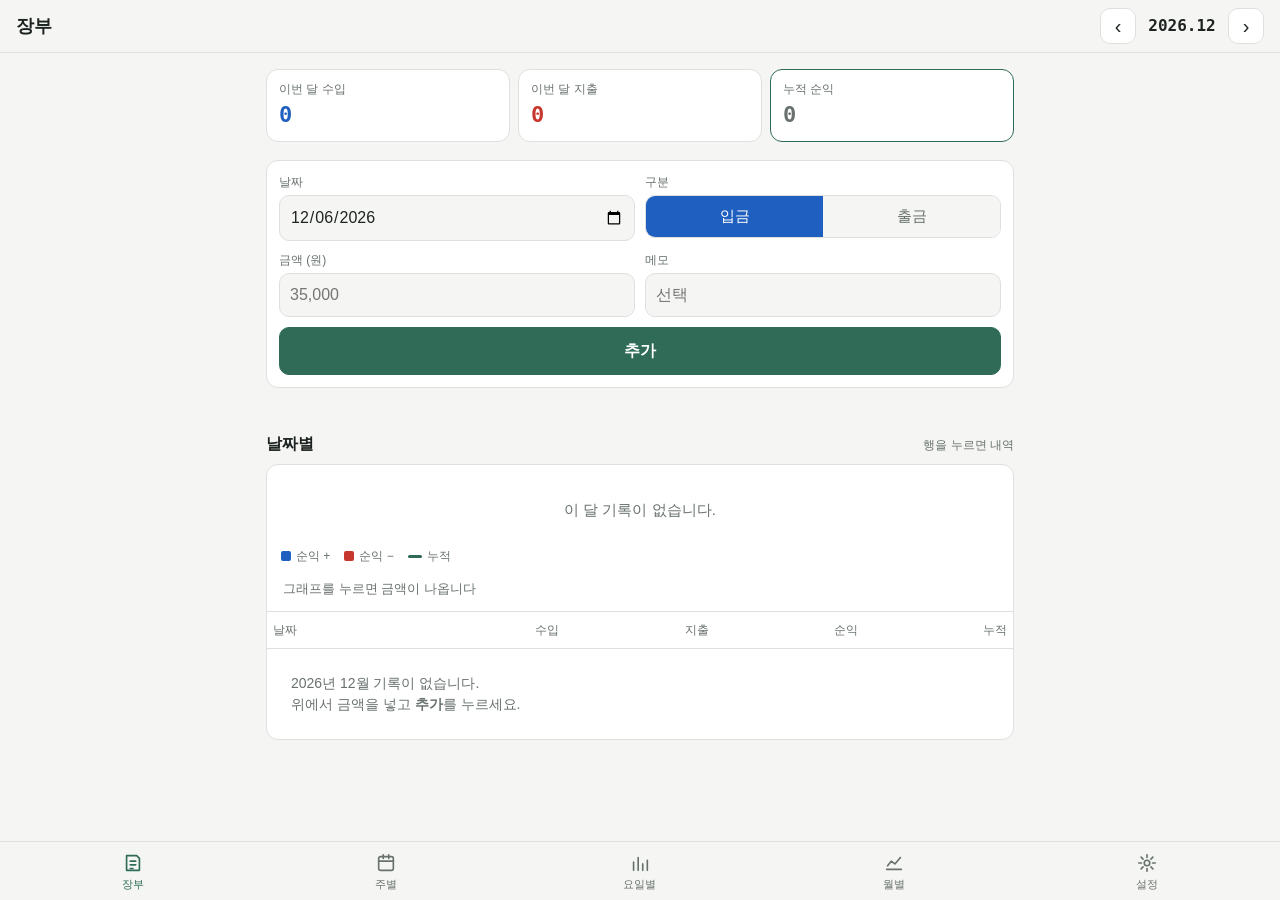
==== docs/index.html @ 9c2c9c9c "Add 순익 장부 iPhone home-screen app (PWA) in docs/ Daily/weekly/weekday/monthly income, expense and net" ====
<!doctype html>
<html lang="ko">
<head>
<meta charset="utf-8">
<meta name="viewport" content="width=device-width,initial-scale=1,viewport-fit=cover">
<title>순익 장부</title>
<meta name="apple-mobile-web-app-capable" content="yes">
<meta name="mobile-web-app-capable" content="yes">
<meta name="apple-mobile-web-app-title" content="순익 장부">
<meta name="apple-mobile-web-app-status-bar-style" content="default">
<meta name="theme-color" content="#f5f6f4" media="(prefers-color-scheme: light)">
<meta name="theme-color" content="#151917" media="(prefers-color-scheme: dark)">
<meta name="format-detection" content="telephone=no">
<link rel="manifest" href="manifest.webmanifest">
<link rel="apple-touch-icon" href="icon-180.png">
<link rel="icon" href="icon-192.png">
<style>
:root{
  --bg:#f5f6f4; --card:#ffffff; --fg:#1d2321; --muted:#68716d; --line:#dde1de; --grid:#eceeec;
  --in:#1f5fbf; --out:#c8372d; --accent:#2f6b57; --cum:#2f6b57; --bar:rgba(245,246,244,.92);
  --sans:-apple-system,BlinkMacSystemFont,"Apple SD Gothic Neo","Noto Sans KR","Malgun Gothic",sans-serif;
  --mono:ui-monospace,"SF Mono",Menlo,monospace;
  color-scheme:light;
}
@media (prefers-color-scheme:dark){:root{
  --bg:#151917; --card:#1d2220; --fg:#e7ebe9; --muted:#97a19c; --line:#323935; --grid:#272d2a;
  --in:#6ea2f0; --out:#f07a6e; --accent:#7cc3a6; --cum:#7cc3a6; --bar:rgba(21,25,23,.92); color-scheme:dark}}
*{box-sizing:border-box}
html,body{margin:0;-webkit-text-size-adjust:100%}
body{background:var(--bg);color:var(--fg);font-family:var(--sans);font-size:15px;line-height:1.5;
  -webkit-tap-highlight-color:transparent;overscroll-behavior-y:none}
[hidden]{display:none!important}
.top{position:sticky;top:0;z-index:5;background:var(--bar);-webkit-backdrop-filter:blur(14px);backdrop-filter:blur(14px);
  border-bottom:1px solid var(--line);
  padding:calc(env(safe-area-inset-top,0px) + 8px) max(16px,env(safe-area-inset-right,0px)) 8px max(16px,env(safe-area-inset-left,0px));
  display:flex;align-items:center;justify-content:space-between;gap:10px}
.top h1{font-size:18px;margin:0}
.month{display:flex;align-items:center;gap:4px}
.month b{font-family:var(--mono);font-size:16px;min-width:84px;text-align:center}
.month button{width:36px;height:36px;padding:0;font-size:20px;line-height:1}
main{max-width:780px;margin:0 auto;
  padding:16px max(16px,env(safe-area-inset-right,0px)) calc(84px + env(safe-area-inset-bottom,0px)) max(16px,env(safe-area-inset-left,0px));
  display:flex;flex-direction:column;gap:18px}
.view{display:flex;flex-direction:column;gap:18px}
h2{font-size:16px;margin:0}
.sec-head{display:flex;align-items:baseline;justify-content:space-between;gap:8px;flex-wrap:wrap;margin-bottom:8px}
.sec-head small{color:var(--muted);font-size:12px}
button{font:inherit;cursor:pointer;border:1px solid var(--line);background:var(--card);color:var(--fg);border-radius:10px;padding:8px 14px}
button:active{opacity:.7}
button:focus-visible,input:focus-visible{outline:2px solid var(--accent);outline-offset:1px}
.num{font-family:var(--mono);font-variant-numeric:tabular-nums;text-align:right;white-space:nowrap}
.pos{color:var(--in)} .neg{color:var(--out)} .zero{color:var(--muted)}
.summary{display:grid;grid-template-columns:repeat(3,1fr);gap:8px}
.tile{background:var(--card);border:1px solid var(--line);border-radius:12px;padding:10px 12px;min-width:0}
.tile span{display:block;font-size:12px;color:var(--muted)}
.tile strong{display:block;font-family:var(--mono);font-size:clamp(13px,3.7vw,22px);font-variant-numeric:tabular-nums;white-space:nowrap;overflow:hidden;text-overflow:clip}
.tile.net{border-color:var(--accent)}
form{background:var(--card);border:1px solid var(--line);border-radius:12px;padding:12px;display:grid;grid-template-columns:1fr 1fr;gap:10px}
label{display:flex;flex-direction:column;gap:4px;font-size:12px;color:var(--muted);min-width:0}
input{font:inherit;font-size:16px;color:var(--fg);background:var(--bg);border:1px solid var(--line);border-radius:10px;padding:9px 10px;min-width:0;width:100%;-webkit-appearance:none;appearance:none}
input[type=date]{min-height:42px}
.full{grid-column:1/-1}
.kind{display:grid;grid-template-columns:1fr 1fr;border:1px solid var(--line);border-radius:10px;overflow:hidden}
.kind button{border:0;border-radius:0;padding:9px 0;background:var(--bg);color:var(--muted);font-size:15px}
.kind button[aria-pressed="true"].k-in{background:var(--in);color:#fff}
.kind button[aria-pressed="true"].k-out{background:var(--out);color:#fff}
.add{background:var(--accent);color:#fff;border-color:var(--accent);padding:11px;font-size:16px;font-weight:600}
.status{font-size:13px;color:var(--muted);min-height:1.2em;margin-top:-8px}
.panel{background:var(--card);border:1px solid var(--line);border-radius:12px;overflow:hidden}
.chart{padding:10px 6px 2px;border-bottom:1px solid var(--line)}
.plot svg{display:block;width:100%;height:auto}
.legend{display:flex;gap:14px;flex-wrap:wrap;font-size:12px;color:var(--muted);padding:2px 8px 8px}
.legend span{display:inline-flex;align-items:center;white-space:nowrap}
.legend i{display:inline-block;width:10px;height:10px;border-radius:2px;margin-right:5px}
.legend i.line{height:3px;width:14px}
.legend svg{flex:none;margin-right:5px}
.tablebox{overflow-x:auto}
table{width:100%;border-collapse:collapse;font-size:14px}
th,td{padding:9px 6px;border-bottom:1px solid var(--line)}
td:first-child{white-space:nowrap}
@media (max-width:430px){table{font-size:13px}}
th{font-size:12px;color:var(--muted);font-weight:500;text-align:right}
th:first-child,td:first-child{text-align:left}
tbody tr:last-child td{border-bottom:0}
tfoot td{font-weight:700;border-top:2px solid var(--line);border-bottom:0}
tr.day{cursor:pointer}
tr.cur td{background:color-mix(in srgb,var(--accent) 10%,transparent)}
.dow{color:var(--muted);font-size:12px;margin-left:4px}
.dow.sun{color:var(--out)} .dow.sat{color:var(--in)}
.sub{color:var(--muted);font-size:11px;margin-left:4px}
#tWeek .sub{display:block;margin:0}
tr.detail td{background:var(--bg);font-size:13px;padding:6px 8px 6px 18px}
.items{display:flex;flex-direction:column;gap:6px}
.item{display:flex;align-items:center;gap:8px}
.item .memo{flex:1;min-width:0;overflow-wrap:anywhere;color:var(--muted)}
.item button{padding:4px 10px;font-size:13px}
.empty{padding:24px;text-align:center;color:var(--muted)}
svg text{font-family:var(--mono);font-size:11px;fill:var(--muted)}
svg .gl{stroke:var(--grid);stroke-width:1}
svg .zl{stroke:var(--muted);stroke-width:1}
svg .b-in,svg .b-pos{fill:var(--in)} svg .b-out,svg .b-neg{fill:var(--out)}
svg .cum{fill:none;stroke:var(--cum);stroke-width:2.2;stroke-linejoin:round}
svg .net{fill:var(--card);stroke:var(--fg);stroke-width:2}
svg .dot{fill:var(--cum)}
svg rect.hit{fill:transparent}
.tip{font-size:13px;color:var(--fg);padding:6px 10px 10px;min-height:2.6em;font-variant-numeric:tabular-nums}
.tip:empty::before{content:"그래프를 누르면 금액이 나옵니다";color:var(--muted)}
.settings{display:flex;flex-direction:column;gap:10px}
.settings .panel{padding:14px;display:flex;flex-direction:column;gap:10px}
.settings p{margin:0;color:var(--muted);font-size:13px}
.settings .row{display:flex;gap:8px;flex-wrap:wrap}
.danger{color:var(--out);border-color:var(--out)}
.tabs{position:fixed;left:0;right:0;bottom:0;z-index:5;background:var(--bar);-webkit-backdrop-filter:blur(14px);backdrop-filter:blur(14px);
  border-top:1px solid var(--line);display:grid;grid-template-columns:repeat(5,1fr);
  padding:4px max(6px,env(safe-area-inset-right,0px)) calc(4px + env(safe-area-inset-bottom,0px)) max(6px,env(safe-area-inset-left,0px))}
.tabs button{border:0;background:none;border-radius:8px;padding:6px 0 4px;display:flex;flex-direction:column;align-items:center;gap:2px;font-size:11px;color:var(--muted)}
.tabs button svg{width:22px;height:22px;stroke:currentColor;fill:none;stroke-width:1.8;stroke-linecap:round;stroke-linejoin:round}
.tabs button[aria-current="page"]{color:var(--accent)}
@media (prefers-reduced-motion:no-preference){.view{animation:fade .18s ease-out}@keyframes fade{from{opacity:.4}to{opacity:1}}}
</style>
</head>
<body>
<header class="top">
  <h1 id="title">장부</h1>
  <div class="month">
    <button id="prev" type="button" aria-label="이전 달">‹</button>
    <b id="monthLabel">—</b>
    <button id="next" type="button" aria-label="다음 달">›</button>
  </div>
</header>

<main>
  <!-- 장부: 요약 + 입력 + 날짜별 -->
  <div class="view" id="v-home">
    <div class="summary">
      <div class="tile"><span>이번 달 수입</span><strong id="sumIn" class="pos">0</strong></div>
      <div class="tile"><span>이번 달 지출</span><strong id="sumOut" class="neg">0</strong></div>
      <div class="tile net"><span>누적 순익</span><strong id="sumNet" class="zero">0</strong></div>
    </div>
    <form id="entry" autocomplete="off">
      <label>날짜<input id="fDate" type="date" required></label>
      <label>구분
        <div class="kind" role="group" aria-label="구분">
          <button type="button" id="kIn" class="k-in" aria-pressed="true">입금</button>
          <button type="button" id="kOut" class="k-out" aria-pressed="false">출금</button>
        </div>
      </label>
      <label>금액 (원)<input id="fAmt" inputmode="numeric" pattern="[0-9,]*" placeholder="35,000" required></label>
      <label>메모<input id="fMemo" placeholder="선택"></label>
      <button class="add full" type="submit" id="addBtn">추가</button>
    </form>
    <div class="status" id="status"></div>
    <section>
      <div class="sec-head"><h2>날짜별</h2><small>행을 누르면 내역</small></div>
      <div class="panel">
        <div class="chart"><div class="plot" id="cDaily"></div>
          <div class="legend"><span><i style="background:var(--in)"></i>순익 +</span><span><i style="background:var(--out)"></i>순익 −</span><span><i class="line" style="background:var(--cum)"></i>누적</span></div>
          <div class="tip" data-tip></div></div>
        <div class="tablebox"><table>
          <thead><tr><th>날짜</th><th>수입</th><th>지출</th><th>순익</th><th>누적</th></tr></thead>
          <tbody id="tDaily"></tbody>
        </table></div>
      </div>
    </section>
  </div>

  <div class="view" id="v-week" hidden>
    <section>
      <div class="sec-head"><h2>주별 합계</h2><small>월요일 시작 · 이번 달 날짜만</small></div>
      <div class="panel">
        <div class="chart"><div class="plot" id="cWeek"></div><div class="legend" data-legend></div><div class="tip" data-tip></div></div>
        <div class="tablebox"><table>
          <thead><tr><th>주</th><th>수입</th><th>지출</th><th>순익</th><th>누적</th></tr></thead>
          <tbody id="tWeek"></tbody><tfoot id="fWeek"></tfoot>
        </table></div>
      </div>
    </section>
  </div>

  <div class="view" id="v-dow" hidden>
    <section>
      <div class="sec-head"><h2>요일별 합계</h2><small>이번 달 기준</small></div>
      <div class="panel">
        <div class="chart"><div class="plot" id="cDow"></div><div class="legend" data-legend></div><div class="tip" data-tip></div></div>
        <div class="tablebox"><table>
          <thead><tr><th>요일</th><th>수입</th><th>지출</th><th>순익</th><th>평균/일</th></tr></thead>
          <tbody id="tDow"></tbody>
        </table></div>
      </div>
    </section>
  </div>

  <div class="view" id="v-month" hidden>
    <section>
      <div class="sec-head"><h2 id="monthTitle">월별 합계</h2><small>1~12월 · 누적은 연초부터</small></div>
      <div class="panel">
        <div class="chart"><div class="plot" id="cMonth"></div><div class="legend" data-legend></div><div class="tip" data-tip></div></div>
        <div class="tablebox"><table>
          <thead><tr><th>월</th><th>수입</th><th>지출</th><th>순익</th><th>누적</th></tr></thead>
          <tbody id="tMonth"></tbody><tfoot id="fMonth"></tfoot>
        </table></div>
      </div>
    </section>
  </div>

  <div class="view settings" id="v-set" hidden>
    <div class="panel">
      <h2>백업</h2>
      <p>기록은 이 폰 안에만 저장됩니다. 폰을 바꾸거나 앱을 지우기 전에 백업 파일을 저장해 두세요.</p>
      <div class="row">
        <button type="button" id="exportJson">백업 저장</button>
        <button type="button" id="importBtn">백업 불러오기</button>
        <input type="file" id="importFile" accept=".json,application/json" hidden>
      </div>
      <button type="button" id="exportCsv">엑셀용 CSV 저장</button>
      <p id="countInfo"></p>
    </div>
    <div class="panel">
      <h2>홈 화면에 추가 (아이폰)</h2>
      <p>Safari에서 이 페이지를 열고 아래쪽 <b>공유 버튼(□↑)</b> → <b>홈 화면에 추가</b>를 누르면 앱 아이콘이 생깁니다. 인터넷이 없어도 열립니다.</p>
    </div>
    <div class="panel">
      <h2>전체 삭제</h2>
      <p>모든 기록을 지웁니다. 되돌릴 수 없으니 먼저 백업하세요.</p>
      <button type="button" class="danger" id="wipe">모든 기록 삭제</button>
    </div>
  </div>
</main>

<nav class="tabs" aria-label="화면">
  <button type="button" data-view="home" aria-current="page"><svg viewBox="0 0 24 24"><path d="M5 4h11l3 3v13H5z"/><path d="M9 10h6M9 14h6M9 18h3"/></svg>장부</button>
  <button type="button" data-view="week"><svg viewBox="0 0 24 24"><rect x="4" y="5" width="16" height="15" rx="2"/><path d="M4 10h16M9 3v4M15 3v4"/></svg>주별</button>
  <button type="button" data-view="dow"><svg viewBox="0 0 24 24"><path d="M5 20V11M10 20V6M15 20v-7M20 20V9"/></svg>요일별</button>
  <button type="button" data-view="month"><svg viewBox="0 0 24 24"><path d="M4 19h16"/><path d="M5 15l4-5 4 3 6-7"/></svg>월별</button>
  <button type="button" data-view="set"><svg viewBox="0 0 24 24"><circle cx="12" cy="12" r="3"/><path d="M12 3v3M12 18v3M3 12h3M18 12h3M5.6 5.6l2.1 2.1M16.3 16.3l2.1 2.1M5.6 18.4l2.1-2.1M16.3 7.7l2.1-2.1"/></svg>설정</button>
</nav>

<script src="app.js"></script>
</body>
</html>
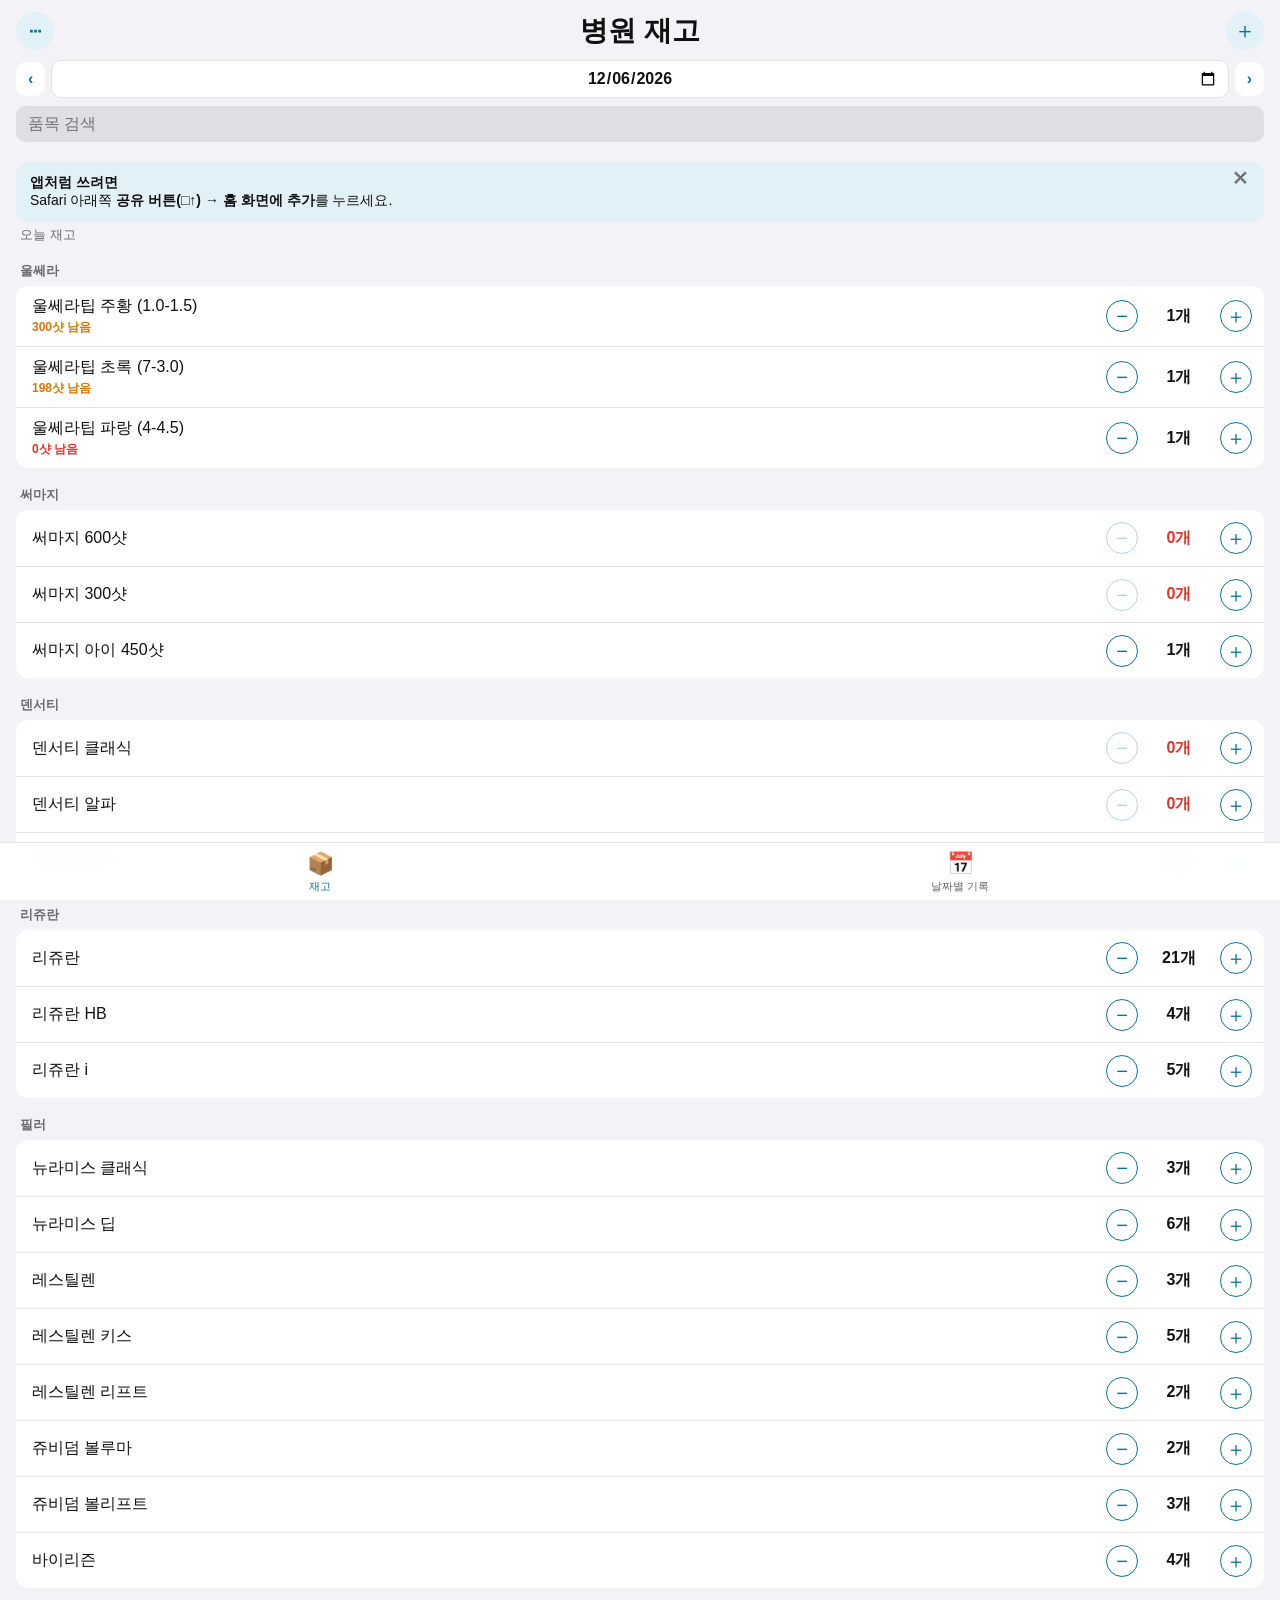
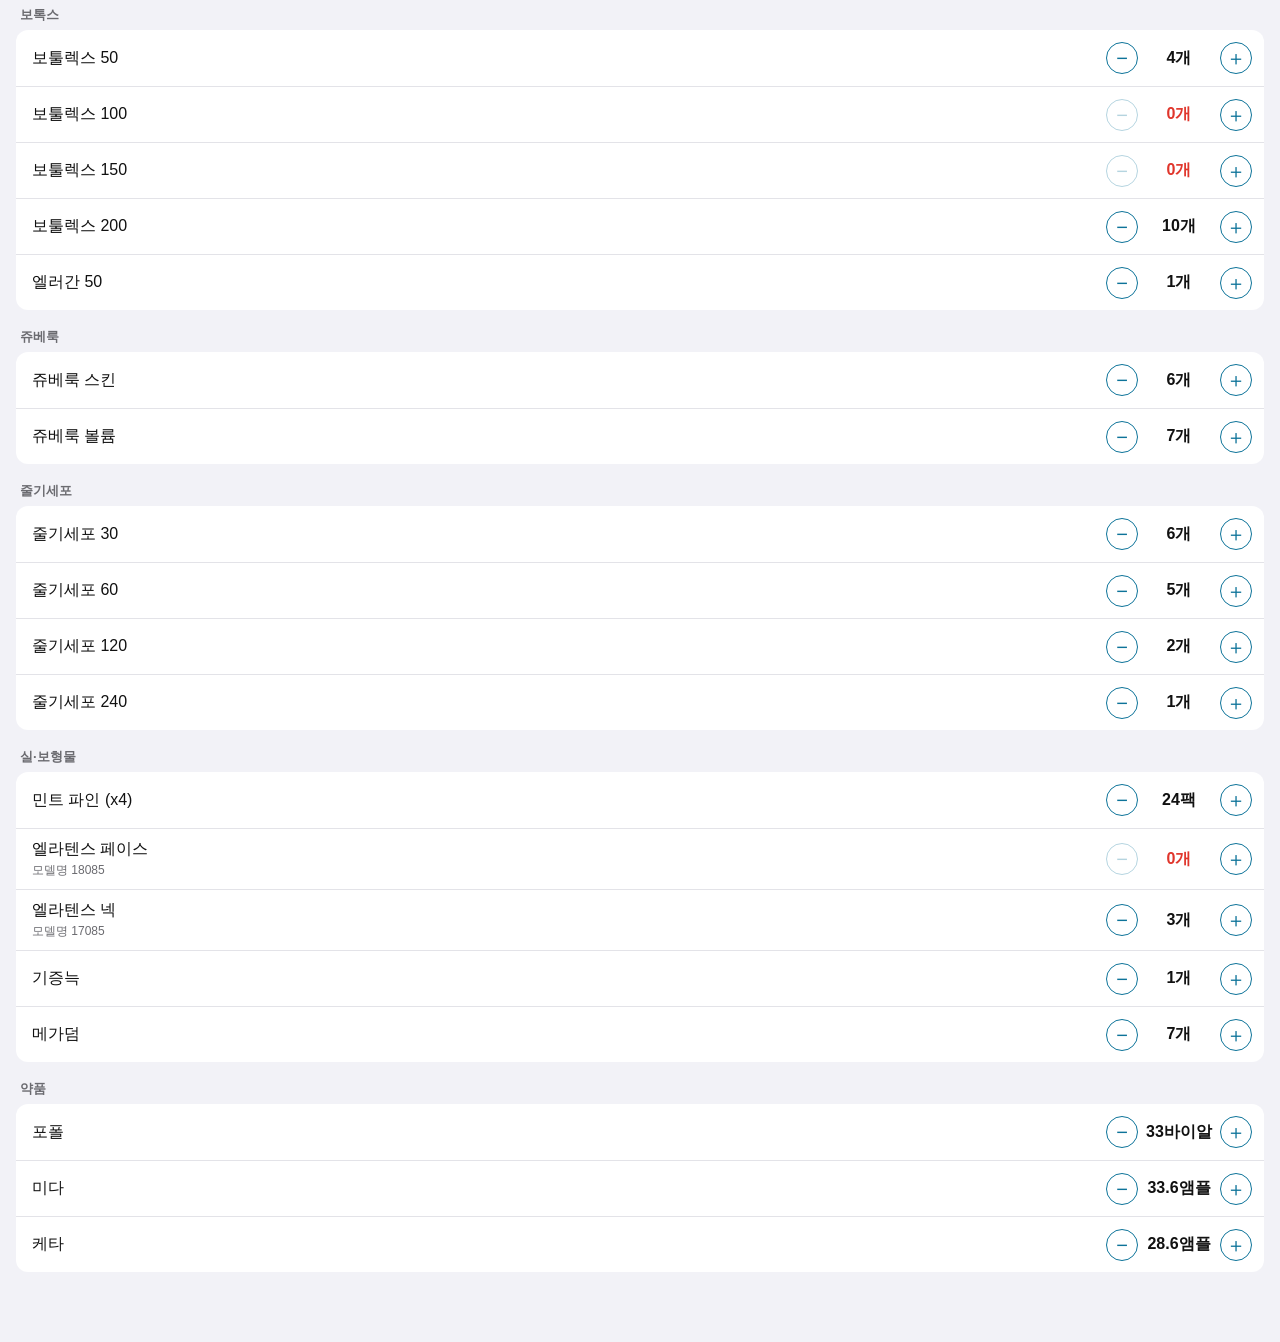
==== commit fe881478: "Add installable web version of the inventory app for GitHub Pages Home-screen web app (docs/) with t" ====
--- a/docs/index.html
+++ b/docs/index.html
@@ -2,239 +2,660 @@
 <html lang="ko">
 <head>
 <meta charset="utf-8">
-<meta name="viewport" content="width=device-width,initial-scale=1,viewport-fit=cover">
-<title>순익 장부</title>
+<meta name="viewport" content="width=device-width, initial-scale=1, viewport-fit=cover">
+<title>병원 재고</title>
 <meta name="apple-mobile-web-app-capable" content="yes">
 <meta name="mobile-web-app-capable" content="yes">
-<meta name="apple-mobile-web-app-title" content="순익 장부">
 <meta name="apple-mobile-web-app-status-bar-style" content="default">
-<meta name="theme-color" content="#f5f6f4" media="(prefers-color-scheme: light)">
-<meta name="theme-color" content="#151917" media="(prefers-color-scheme: dark)">
-<meta name="format-detection" content="telephone=no">
-<link rel="manifest" href="manifest.webmanifest">
-<link rel="apple-touch-icon" href="icon-180.png">
-<link rel="icon" href="icon-192.png">
+<meta name="apple-mobile-web-app-title" content="병원 재고">
+<meta name="theme-color" content="#0d7399">
+<link rel="apple-touch-icon" href="apple-touch-icon.png">
+<link rel="manifest" href="manifest.json">
 <style>
-:root{
-  --bg:#f5f6f4; --card:#ffffff; --fg:#1d2321; --muted:#68716d; --line:#dde1de; --grid:#eceeec;
-  --in:#1f5fbf; --out:#c8372d; --accent:#2f6b57; --cum:#2f6b57; --bar:rgba(245,246,244,.92);
-  --sans:-apple-system,BlinkMacSystemFont,"Apple SD Gothic Neo","Noto Sans KR","Malgun Gothic",sans-serif;
-  --mono:ui-monospace,"SF Mono",Menlo,monospace;
-  color-scheme:light;
-}
-@media (prefers-color-scheme:dark){:root{
-  --bg:#151917; --card:#1d2220; --fg:#e7ebe9; --muted:#97a19c; --line:#323935; --grid:#272d2a;
-  --in:#6ea2f0; --out:#f07a6e; --accent:#7cc3a6; --cum:#7cc3a6; --bar:rgba(21,25,23,.92); color-scheme:dark}}
-*{box-sizing:border-box}
-html,body{margin:0;-webkit-text-size-adjust:100%}
-body{background:var(--bg);color:var(--fg);font-family:var(--sans);font-size:15px;line-height:1.5;
-  -webkit-tap-highlight-color:transparent;overscroll-behavior-y:none}
-[hidden]{display:none!important}
-.top{position:sticky;top:0;z-index:5;background:var(--bar);-webkit-backdrop-filter:blur(14px);backdrop-filter:blur(14px);
-  border-bottom:1px solid var(--line);
-  padding:calc(env(safe-area-inset-top,0px) + 8px) max(16px,env(safe-area-inset-right,0px)) 8px max(16px,env(safe-area-inset-left,0px));
-  display:flex;align-items:center;justify-content:space-between;gap:10px}
-.top h1{font-size:18px;margin:0}
-.month{display:flex;align-items:center;gap:4px}
-.month b{font-family:var(--mono);font-size:16px;min-width:84px;text-align:center}
-.month button{width:36px;height:36px;padding:0;font-size:20px;line-height:1}
-main{max-width:780px;margin:0 auto;
-  padding:16px max(16px,env(safe-area-inset-right,0px)) calc(84px + env(safe-area-inset-bottom,0px)) max(16px,env(safe-area-inset-left,0px));
-  display:flex;flex-direction:column;gap:18px}
-.view{display:flex;flex-direction:column;gap:18px}
-h2{font-size:16px;margin:0}
-.sec-head{display:flex;align-items:baseline;justify-content:space-between;gap:8px;flex-wrap:wrap;margin-bottom:8px}
-.sec-head small{color:var(--muted);font-size:12px}
-button{font:inherit;cursor:pointer;border:1px solid var(--line);background:var(--card);color:var(--fg);border-radius:10px;padding:8px 14px}
-button:active{opacity:.7}
-button:focus-visible,input:focus-visible{outline:2px solid var(--accent);outline-offset:1px}
-.num{font-family:var(--mono);font-variant-numeric:tabular-nums;text-align:right;white-space:nowrap}
-.pos{color:var(--in)} .neg{color:var(--out)} .zero{color:var(--muted)}
-.summary{display:grid;grid-template-columns:repeat(3,1fr);gap:8px}
-.tile{background:var(--card);border:1px solid var(--line);border-radius:12px;padding:10px 12px;min-width:0}
-.tile span{display:block;font-size:12px;color:var(--muted)}
-.tile strong{display:block;font-family:var(--mono);font-size:clamp(13px,3.7vw,22px);font-variant-numeric:tabular-nums;white-space:nowrap;overflow:hidden;text-overflow:clip}
-.tile.net{border-color:var(--accent)}
-form{background:var(--card);border:1px solid var(--line);border-radius:12px;padding:12px;display:grid;grid-template-columns:1fr 1fr;gap:10px}
-label{display:flex;flex-direction:column;gap:4px;font-size:12px;color:var(--muted);min-width:0}
-input{font:inherit;font-size:16px;color:var(--fg);background:var(--bg);border:1px solid var(--line);border-radius:10px;padding:9px 10px;min-width:0;width:100%;-webkit-appearance:none;appearance:none}
-input[type=date]{min-height:42px}
-.full{grid-column:1/-1}
-.kind{display:grid;grid-template-columns:1fr 1fr;border:1px solid var(--line);border-radius:10px;overflow:hidden}
-.kind button{border:0;border-radius:0;padding:9px 0;background:var(--bg);color:var(--muted);font-size:15px}
-.kind button[aria-pressed="true"].k-in{background:var(--in);color:#fff}
-.kind button[aria-pressed="true"].k-out{background:var(--out);color:#fff}
-.add{background:var(--accent);color:#fff;border-color:var(--accent);padding:11px;font-size:16px;font-weight:600}
-.status{font-size:13px;color:var(--muted);min-height:1.2em;margin-top:-8px}
-.panel{background:var(--card);border:1px solid var(--line);border-radius:12px;overflow:hidden}
-.chart{padding:10px 6px 2px;border-bottom:1px solid var(--line)}
-.plot svg{display:block;width:100%;height:auto}
-.legend{display:flex;gap:14px;flex-wrap:wrap;font-size:12px;color:var(--muted);padding:2px 8px 8px}
-.legend span{display:inline-flex;align-items:center;white-space:nowrap}
-.legend i{display:inline-block;width:10px;height:10px;border-radius:2px;margin-right:5px}
-.legend i.line{height:3px;width:14px}
-.legend svg{flex:none;margin-right:5px}
-.tablebox{overflow-x:auto}
-table{width:100%;border-collapse:collapse;font-size:14px}
-th,td{padding:9px 6px;border-bottom:1px solid var(--line)}
-td:first-child{white-space:nowrap}
-@media (max-width:430px){table{font-size:13px}}
-th{font-size:12px;color:var(--muted);font-weight:500;text-align:right}
-th:first-child,td:first-child{text-align:left}
-tbody tr:last-child td{border-bottom:0}
-tfoot td{font-weight:700;border-top:2px solid var(--line);border-bottom:0}
-tr.day{cursor:pointer}
-tr.cur td{background:color-mix(in srgb,var(--accent) 10%,transparent)}
-.dow{color:var(--muted);font-size:12px;margin-left:4px}
-.dow.sun{color:var(--out)} .dow.sat{color:var(--in)}
-.sub{color:var(--muted);font-size:11px;margin-left:4px}
-#tWeek .sub{display:block;margin:0}
-tr.detail td{background:var(--bg);font-size:13px;padding:6px 8px 6px 18px}
-.items{display:flex;flex-direction:column;gap:6px}
-.item{display:flex;align-items:center;gap:8px}
-.item .memo{flex:1;min-width:0;overflow-wrap:anywhere;color:var(--muted)}
-.item button{padding:4px 10px;font-size:13px}
-.empty{padding:24px;text-align:center;color:var(--muted)}
-svg text{font-family:var(--mono);font-size:11px;fill:var(--muted)}
-svg .gl{stroke:var(--grid);stroke-width:1}
-svg .zl{stroke:var(--muted);stroke-width:1}
-svg .b-in,svg .b-pos{fill:var(--in)} svg .b-out,svg .b-neg{fill:var(--out)}
-svg .cum{fill:none;stroke:var(--cum);stroke-width:2.2;stroke-linejoin:round}
-svg .net{fill:var(--card);stroke:var(--fg);stroke-width:2}
-svg .dot{fill:var(--cum)}
-svg rect.hit{fill:transparent}
-.tip{font-size:13px;color:var(--fg);padding:6px 10px 10px;min-height:2.6em;font-variant-numeric:tabular-nums}
-.tip:empty::before{content:"그래프를 누르면 금액이 나옵니다";color:var(--muted)}
-.settings{display:flex;flex-direction:column;gap:10px}
-.settings .panel{padding:14px;display:flex;flex-direction:column;gap:10px}
-.settings p{margin:0;color:var(--muted);font-size:13px}
-.settings .row{display:flex;gap:8px;flex-wrap:wrap}
-.danger{color:var(--out);border-color:var(--out)}
-.tabs{position:fixed;left:0;right:0;bottom:0;z-index:5;background:var(--bar);-webkit-backdrop-filter:blur(14px);backdrop-filter:blur(14px);
-  border-top:1px solid var(--line);display:grid;grid-template-columns:repeat(5,1fr);
-  padding:4px max(6px,env(safe-area-inset-right,0px)) calc(4px + env(safe-area-inset-bottom,0px)) max(6px,env(safe-area-inset-left,0px))}
-.tabs button{border:0;background:none;border-radius:8px;padding:6px 0 4px;display:flex;flex-direction:column;align-items:center;gap:2px;font-size:11px;color:var(--muted)}
-.tabs button svg{width:22px;height:22px;stroke:currentColor;fill:none;stroke-width:1.8;stroke-linecap:round;stroke-linejoin:round}
-.tabs button[aria-current="page"]{color:var(--accent)}
-@media (prefers-reduced-motion:no-preference){.view{animation:fade .18s ease-out}@keyframes fade{from{opacity:.4}to{opacity:1}}}
+:root {
+  --bg: #f2f2f7; --card: #ffffff; --text: #111; --sub: #6b6b70; --line: #e3e3e8;
+  --accent: #0d7399; --accent-soft: #e2f1f7; --red: #e0352b; --orange: #d97706; --green: #1a8f4a;
+}
+@media (prefers-color-scheme: dark) {
+  :root {
+    --bg: #000; --card: #1c1c1e; --text: #f2f2f2; --sub: #9a9aa0; --line: #2e2e32;
+    --accent: #4fb3d9; --accent-soft: #10303d; --red: #ff5a4f; --orange: #f5a524; --green: #3ccf75;
+  }
+}
+* { box-sizing: border-box; -webkit-tap-highlight-color: transparent; }
+html, body { margin: 0; background: var(--bg); color: var(--text); }
+body {
+  font-family: -apple-system, BlinkMacSystemFont, "Apple SD Gothic Neo", "Noto Sans KR", sans-serif;
+  font-size: 16px; padding-bottom: calc(70px + env(safe-area-inset-bottom));
+}
+button, input, select { font: inherit; color: inherit; }
+button { cursor: pointer; }
+
+header.top {
+  position: sticky; top: 0; z-index: 10; background: color-mix(in srgb, var(--bg) 92%, transparent);
+  backdrop-filter: blur(12px); -webkit-backdrop-filter: blur(12px);
+  padding: calc(env(safe-area-inset-top) + 8px) 16px 8px;
+}
+.titlebar { display: flex; align-items: center; justify-content: space-between; gap: 8px; }
+h1 { font-size: 28px; margin: 4px 0; }
+.icon-btn {
+  border: none; background: var(--accent-soft); color: var(--accent); width: 38px; height: 38px;
+  border-radius: 19px; font-size: 22px; line-height: 1; display: inline-flex; align-items: center; justify-content: center;
+}
+.datebar { display: flex; align-items: center; gap: 6px; margin-top: 6px; }
+.datebar input[type=date] {
+  flex: 1; min-width: 0; padding: 8px 10px; border-radius: 10px; border: 1px solid var(--line);
+  background: var(--card); font-weight: 600; text-align: center;
+}
+.chip { border: none; background: var(--card); border-radius: 10px; padding: 8px 12px; color: var(--accent); font-weight: 600; }
+.search {
+  width: 100%; margin-top: 8px; padding: 9px 12px; border-radius: 10px; border: none;
+  background: color-mix(in srgb, var(--sub) 15%, transparent);
+}
+.hint { color: var(--sub); font-size: 13px; padding: 4px 20px 0; }
+
+.group-title { color: var(--sub); font-size: 13px; font-weight: 600; padding: 18px 20px 6px; }
+.card { background: var(--card); border-radius: 12px; margin: 0 16px; overflow: hidden; }
+.row { display: flex; align-items: center; gap: 8px; padding: 10px 12px 10px 16px; border-top: 1px solid var(--line); min-height: 56px; }
+.row:first-child { border-top: none; }
+.row .info { flex: 1; min-width: 0; }
+.row .name { font-weight: 500; display: flex; align-items: center; gap: 6px; }
+.row .name .dot { width: 7px; height: 7px; border-radius: 4px; background: var(--accent); flex: none; }
+.row .meta { font-size: 12px; color: var(--sub); margin-top: 2px; }
+.row .shots { font-size: 12px; font-weight: 700; color: var(--orange); margin-top: 2px; }
+.row .shots.zero { color: var(--red); }
+.qty { min-width: 66px; text-align: center; font-weight: 700; font-variant-numeric: tabular-nums; }
+.qty.zero { color: var(--red); }
+.round {
+  border: 1.5px solid var(--accent); color: var(--accent); background: transparent; width: 32px; height: 32px;
+  border-radius: 16px; font-size: 20px; line-height: 1; display: inline-flex; align-items: center; justify-content: center; flex: none;
+}
+.round:disabled { opacity: .3; }
+.empty { text-align: center; color: var(--sub); padding: 40px 20px; }
+
+nav.tabs {
+  position: fixed; left: 0; right: 0; bottom: 0; z-index: 20; display: flex;
+  background: color-mix(in srgb, var(--card) 94%, transparent); backdrop-filter: blur(12px); -webkit-backdrop-filter: blur(12px);
+  border-top: 1px solid var(--line); padding-bottom: env(safe-area-inset-bottom);
+}
+nav.tabs button { flex: 1; border: none; background: none; padding: 8px 0 6px; font-size: 11px; color: var(--sub); }
+nav.tabs button .ico { display: block; font-size: 22px; margin-bottom: 2px; }
+nav.tabs button.on { color: var(--accent); }
+
+/* 시트(팝업 화면) */
+.sheet-wrap { position: fixed; inset: 0; z-index: 50; background: rgba(0,0,0,.35); display: none; }
+.sheet-wrap.open { display: block; }
+.sheet {
+  position: absolute; left: 0; right: 0; bottom: 0; top: calc(env(safe-area-inset-top) + 24px);
+  background: var(--bg); border-radius: 14px 14px 0 0; display: flex; flex-direction: column; animation: up .22s ease-out;
+}
+@keyframes up { from { transform: translateY(40px); opacity: .5; } to { transform: none; opacity: 1; } }
+.sheet-head { display: flex; align-items: center; justify-content: space-between; padding: 12px 16px; border-bottom: 1px solid var(--line); }
+.sheet-head h2 { font-size: 17px; margin: 0; text-align: center; flex: 1; overflow: hidden; text-overflow: ellipsis; white-space: nowrap; padding: 0 8px; }
+.link { border: none; background: none; color: var(--accent); font-size: 16px; padding: 4px; min-width: 50px; }
+.link.bold { font-weight: 700; }
+.link:disabled { opacity: .35; }
+.sheet-body { overflow-y: auto; flex: 1; padding-bottom: calc(30px + env(safe-area-inset-bottom)); }
+
+.field { display: flex; align-items: center; gap: 10px; padding: 11px 16px; border-top: 1px solid var(--line); min-height: 48px; }
+.field:first-child { border-top: none; }
+.field label { flex: none; }
+.field input, .field select { flex: 1; min-width: 0; border: none; background: transparent; text-align: right; outline: none; }
+.field input.big { font-size: 28px; font-weight: 700; text-align: left; font-variant-numeric: tabular-nums; }
+.field input.left { text-align: left; }
+.field .unit { color: var(--sub); }
+.quick { display: flex; gap: 8px; padding: 10px 16px; border-top: 1px solid var(--line); }
+.quick button { flex: 1; border: none; border-radius: 8px; padding: 8px 0; background: var(--accent-soft); color: var(--accent); font-weight: 600; }
+.primary { display: block; width: calc(100% - 32px); margin: 16px; border: none; border-radius: 12px; padding: 14px; background: var(--accent); color: #fff; font-weight: 700; font-size: 16px; }
+.primary.done { background: var(--green); }
+.primary:disabled { opacity: .4; }
+.danger { display: block; width: 100%; border: none; background: none; color: var(--red); padding: 14px 16px; text-align: left; }
+.plain { display: block; width: 100%; border: none; background: none; color: var(--accent); padding: 14px 16px; text-align: left; border-top: 1px solid var(--line); }
+.plain:first-child { border-top: none; }
+.note { color: var(--sub); font-size: 13px; padding: 6px 20px 0; }
+
+.hrow { display: flex; align-items: center; gap: 10px; padding: 10px 12px 10px 16px; border-top: 1px solid var(--line); }
+.hrow:first-child { border-top: none; }
+.hrow .l { flex: 1; min-width: 0; }
+.hrow .d { font-size: 15px; }
+.hrow .m { font-size: 12px; color: var(--sub); margin-top: 2px; }
+.hrow .r { text-align: right; font-variant-numeric: tabular-nums; }
+.hrow .r .prev { color: var(--sub); }
+.hrow .r .s { font-size: 12px; color: var(--orange); }
+.del { border: none; background: none; color: var(--sub); font-size: 18px; padding: 4px 6px; }
+.toggle { appearance: none; -webkit-appearance: none; width: 51px; height: 31px; border-radius: 16px; background: var(--line); position: relative; flex: none !important; transition: .2s; }
+.toggle::after { content: ""; position: absolute; top: 2px; left: 2px; width: 27px; height: 27px; border-radius: 14px; background: #fff; box-shadow: 0 1px 3px rgba(0,0,0,.3); transition: .2s; }
+.toggle:checked { background: var(--green); }
+.toggle:checked::after { left: 22px; }
+
+.toast {
+  position: fixed; left: 50%; bottom: calc(90px + env(safe-area-inset-bottom)); transform: translateX(-50%); z-index: 100;
+  background: rgba(30,30,30,.92); color: #fff; padding: 10px 16px; border-radius: 20px; font-size: 14px;
+  opacity: 0; transition: opacity .2s; pointer-events: none; max-width: calc(100% - 32px);
+}
+.toast.show { opacity: 1; }
+.install-tip { margin: 12px 16px 0; background: var(--accent-soft); color: var(--text); border-radius: 12px; padding: 12px 14px; font-size: 14px; }
+.install-tip button { float: right; border: none; background: none; color: var(--sub); font-size: 18px; margin: -6px -6px 0 0; }
 </style>
 </head>
 <body>
-<header class="top">
-  <h1 id="title">장부</h1>
-  <div class="month">
-    <button id="prev" type="button" aria-label="이전 달">‹</button>
-    <b id="monthLabel">—</b>
-    <button id="next" type="button" aria-label="다음 달">›</button>
-  </div>
-</header>
-
-<main>
-  <!-- 장부: 요약 + 입력 + 날짜별 -->
-  <div class="view" id="v-home">
-    <div class="summary">
-      <div class="tile"><span>이번 달 수입</span><strong id="sumIn" class="pos">0</strong></div>
-      <div class="tile"><span>이번 달 지출</span><strong id="sumOut" class="neg">0</strong></div>
-      <div class="tile net"><span>누적 순익</span><strong id="sumNet" class="zero">0</strong></div>
+
+<div id="page-stock">
+  <header class="top">
+    <div class="titlebar">
+      <button class="icon-btn" id="btn-menu" aria-label="메뉴">⋯</button>
+      <h1>병원 재고</h1>
+      <button class="icon-btn" id="btn-add" aria-label="품목 추가">＋</button>
     </div>
-    <form id="entry" autocomplete="off">
-      <label>날짜<input id="fDate" type="date" required></label>
-      <label>구분
-        <div class="kind" role="group" aria-label="구분">
-          <button type="button" id="kIn" class="k-in" aria-pressed="true">입금</button>
-          <button type="button" id="kOut" class="k-out" aria-pressed="false">출금</button>
+    <div class="datebar">
+      <button class="chip" id="prev-day" aria-label="전날">‹</button>
+      <input type="date" id="date">
+      <button class="chip" id="next-day" aria-label="다음날">›</button>
+      <button class="chip" id="today">오늘</button>
+    </div>
+    <input class="search" id="search" type="search" placeholder="품목 검색">
+  </header>
+  <div id="install-tip"></div>
+  <div class="hint" id="date-hint"></div>
+  <div id="list"></div>
+</div>
+
+<div id="page-history" hidden>
+  <header class="top"><div class="titlebar"><span style="width:38px"></span><h1>날짜별 기록</h1><span style="width:38px"></span></div></header>
+  <div id="history"></div>
+</div>
+
+<nav class="tabs">
+  <button id="tab-stock" class="on"><span class="ico">📦</span>재고</button>
+  <button id="tab-history"><span class="ico">📅</span>날짜별 기록</button>
+</nav>
+
+<div class="sheet-wrap" id="sheet"><div class="sheet" id="sheet-inner"></div></div>
+<div class="toast" id="toast"></div>
+<input type="file" id="import-file" accept=".json,application/json" hidden>
+
+<script>
+"use strict";
+// ───────── 기본 품목 (처음 실행 시 등록) ─────────
+const SEED = [
+  ["울쎄라팁 주황 (1.0-1.5)", "울쎄라", "개", 1, 300],
+  ["울쎄라팁 초록 (7-3.0)", "울쎄라", "개", 1, 198],
+  ["울쎄라팁 파랑 (4-4.5)", "울쎄라", "개", 1, 0],
+  ["써마지 600샷", "써마지", "개", 0],
+  ["써마지 300샷", "써마지", "개", 0],
+  ["써마지 아이 450샷", "써마지", "개", 1],
+  ["덴서티 클래식", "덴서티", "개", 0],
+  ["덴서티 알파", "덴서티", "개", 0],
+  ["덴서티 하이", "덴서티", "개", 2],
+  ["리쥬란", "리쥬란", "개", 21],
+  ["리쥬란 HB", "리쥬란", "개", 4],
+  ["리쥬란 i", "리쥬란", "개", 5],
+  ["뉴라미스 클래식", "필러", "개", 3],
+  ["뉴라미스 딥", "필러", "개", 6],
+  ["레스틸렌", "필러", "개", 3],
+  ["레스틸렌 키스", "필러", "개", 5],
+  ["레스틸렌 리프트", "필러", "개", 2],
+  ["쥬비덤 볼루마", "필러", "개", 2],
+  ["쥬비덤 볼리프트", "필러", "개", 3],
+  ["바이리즌", "필러", "개", 4],
+  ["보툴렉스 50", "보톡스", "개", 4],
+  ["보툴렉스 100", "보톡스", "개", 0],
+  ["보툴렉스 150", "보톡스", "개", 0],
+  ["보툴렉스 200", "보톡스", "개", 10],
+  ["엘러간 50", "보톡스", "개", 1],
+  ["쥬베룩 스킨", "쥬베룩", "개", 6],
+  ["쥬베룩 볼륨", "쥬베룩", "개", 7],
+  ["줄기세포 30", "줄기세포", "개", 6],
+  ["줄기세포 60", "줄기세포", "개", 5],
+  ["줄기세포 120", "줄기세포", "개", 2],
+  ["줄기세포 240", "줄기세포", "개", 1],
+  ["민트 파인 (x4)", "실·보형물", "팩", 24],
+  ["엘라텐스 페이스", "실·보형물", "개", 0, null, "모델명 18085"],
+  ["엘라텐스 넥", "실·보형물", "개", 3, null, "모델명 17085"],
+  ["기증늑", "실·보형물", "개", 1],
+  ["메가덤", "실·보형물", "개", 7],
+  ["포폴", "약품", "바이알", 33],
+  ["미다", "약품", "앰플", 33.6],
+  ["케타", "약품", "앰플", 28.6],
+];
+const UNITS = ["개", "샷", "팩", "바이알", "앰플", "박스", "병", "cc", "ml"];
+const KEY = "hospital-inventory-v1";
+
+// ───────── 유틸 ─────────
+const $ = (s) => document.querySelector(s);
+const esc = (s) => String(s ?? "").replace(/[&<>"']/g, (c) => ({ "&": "&amp;", "<": "&lt;", ">": "&gt;", '"': "&quot;", "'": "&#39;" }[c]));
+const uid = () => Date.now().toString(36) + Math.random().toString(36).slice(2, 8);
+const pad = (n) => String(n).padStart(2, "0");
+const toDay = (d) => `${d.getFullYear()}-${pad(d.getMonth() + 1)}-${pad(d.getDate())}`;
+const today = () => toDay(new Date());
+const fmtQty = (n) => (Math.round(n * 100) / 100).toString();
+const num = (s) => { const v = parseFloat(String(s).replace(",", ".")); return isNaN(v) ? null : v; };
+function korDay(day) {
+  const [y, m, d] = day.split("-").map(Number);
+  const w = "일월화수목금토"[new Date(y, m - 1, d).getDay()];
+  return `${y}년 ${m}월 ${d}일 (${w})`;
+}
+function shiftDay(day, n) {
+  const [y, m, d] = day.split("-").map(Number);
+  return toDay(new Date(y, m - 1, d + n));
+}
+function toast(msg) {
+  const t = $("#toast"); t.textContent = msg; t.classList.add("show");
+  clearTimeout(toast.timer); toast.timer = setTimeout(() => t.classList.remove("show"), 1800);
+}
+
+// ───────── 데이터 ─────────
+let db = load();
+function load() {
+  try {
+    const raw = localStorage.getItem(KEY);
+    if (raw) { const d = JSON.parse(raw); if (d && Array.isArray(d.items)) return d; }
+  } catch (e) {}
+  const t = today(), items = [], entries = [];
+  SEED.forEach(([name, category, unit, qty, shots, note], i) => {
+    const id = uid() + i;
+    const tracksShots = shots !== undefined && shots !== null;
+    items.push({ id, name, category, unit, tracksShots, note: note || "", sortOrder: i });
+    entries.push({ id: uid() + "e" + i, itemId: id, date: t, qty, shots: tracksShots ? shots : null, memo: "초기 재고", seed: true, updatedAt: Date.now() });
+  });
+  const d = { items, entries };
+  save(d);
+  return d;
+}
+function save(d = db) {
+  try { localStorage.setItem(KEY, JSON.stringify(d)); }
+  catch (e) { toast("저장에 실패했어요. 백업을 내려받아 두세요."); }
+}
+const sorted = () => [...db.items].sort((a, b) => a.sortOrder - b.sortOrder);
+function categories() {
+  const seen = new Set(), out = [];
+  for (const it of sorted()) if (!seen.has(it.category)) { seen.add(it.category); out.push(it.category); }
+  return out;
+}
+const itemById = (id) => db.items.find((i) => i.id === id);
+// 해당 날짜 기준 재고 = 그 날짜 이전(포함) 가장 최근 기록
+function stockOn(itemId, day) {
+  let best = null;
+  for (const e of db.entries) if (e.itemId === itemId && e.date <= day && (!best || e.date > best.date)) best = e;
+  return best;
+}
+const entryOn = (itemId, day) => db.entries.find((e) => e.itemId === itemId && e.date === day) || null;
+function prevStock(itemId, day) {
+  let best = null;
+  for (const e of db.entries) if (e.itemId === itemId && e.date < day && (!best || e.date > best.date)) best = e;
+  return best;
+}
+function setStock(itemId, day, qty, shots, memo) {
+  const e = entryOn(itemId, day);
+  if (e) Object.assign(e, { qty, shots, memo, seed: false, updatedAt: Date.now() });
+  else db.entries.push({ id: uid(), itemId, date: day, qty, shots, memo, updatedAt: Date.now() });
+  save();
+}
+function nextSortOrder(category) {
+  const inCat = db.items.filter((i) => i.category === category).map((i) => i.sortOrder);
+  const order = inCat.length ? Math.max(...inCat) + 1 : Math.max(-1, ...db.items.map((i) => i.sortOrder)) + 1;
+  db.items.forEach((i) => { if (i.sortOrder >= order) i.sortOrder++; });
+  return order;
+}
+
+// ───────── 상태 ─────────
+let day = today();
+let search = "";
+let tab = "stock";
+
+// ───────── 재고 목록 ─────────
+function renderList() {
+  $("#date").value = day;
+  const isToday = day === today();
+  $("#today").style.display = isToday ? "none" : "";
+  $("#date-hint").textContent = isToday ? "오늘 재고" : `${korDay(day)} 기준 재고`;
+  const q = search.trim().toLowerCase();
+  let html = "";
+  for (const cat of categories()) {
+    const rows = sorted().filter((i) => i.category === cat &&
+      (!q || (i.name + " " + i.category + " " + i.note).toLowerCase().includes(q)));
+    if (!rows.length) continue;
+    html += `<div class="group-title">${esc(cat)}</div><div class="card">`;
+    for (const it of rows) {
+      const s = stockOn(it.id, day);
+      const qty = s ? s.qty : 0;
+      const todays = entryOn(it.id, day);
+      const edited = !!todays && !todays.seed;
+      const shots = s && s.shots != null ? s.shots : 0;
+      html += `<div class="row" data-id="${it.id}">
+        <div class="info" data-open="${it.id}">
+          <div class="name">${esc(it.name)}${edited ? '<span class="dot" title="이 날짜에 수정됨"></span>' : ""}</div>
+          ${it.note ? `<div class="meta">${esc(it.note)}</div>` : ""}
+          ${it.tracksShots ? `<div class="shots ${shots === 0 ? "zero" : ""}">${shots}샷 남음</div>` : ""}
         </div>
-      </label>
-      <label>금액 (원)<input id="fAmt" inputmode="numeric" pattern="[0-9,]*" placeholder="35,000" required></label>
-      <label>메모<input id="fMemo" placeholder="선택"></label>
-      <button class="add full" type="submit" id="addBtn">추가</button>
-    </form>
-    <div class="status" id="status"></div>
-    <section>
-      <div class="sec-head"><h2>날짜별</h2><small>행을 누르면 내역</small></div>
-      <div class="panel">
-        <div class="chart"><div class="plot" id="cDaily"></div>
-          <div class="legend"><span><i style="background:var(--in)"></i>순익 +</span><span><i style="background:var(--out)"></i>순익 −</span><span><i class="line" style="background:var(--cum)"></i>누적</span></div>
-          <div class="tip" data-tip></div></div>
-        <div class="tablebox"><table>
-          <thead><tr><th>날짜</th><th>수입</th><th>지출</th><th>순익</th><th>누적</th></tr></thead>
-          <tbody id="tDaily"></tbody>
-        </table></div>
+        <button class="round" data-adj="-1" data-id="${it.id}" ${qty <= 0 ? "disabled" : ""} aria-label="빼기">−</button>
+        <div class="qty ${qty <= 0 ? "zero" : ""}" data-open="${it.id}">${fmtQty(qty)}${esc(it.unit)}</div>
+        <button class="round" data-adj="1" data-id="${it.id}" aria-label="더하기">＋</button>
+      </div>`;
+    }
+    html += `</div>`;
+  }
+  $("#list").innerHTML = html || `<div class="empty">${q ? "검색 결과가 없어요" : "품목이 없어요. ＋ 버튼으로 추가하세요"}</div>`;
+}
+$("#list").addEventListener("click", (ev) => {
+  const adj = ev.target.closest("[data-adj]");
+  if (adj) {
+    const id = adj.dataset.id, s = stockOn(id, day), e = entryOn(id, day);
+    const q = Math.max(0, (s ? s.qty : 0) + Number(adj.dataset.adj));
+    setStock(id, day, q, s ? s.shots : null, e ? e.memo : "");
+    renderList();
+    return;
+  }
+  const open = ev.target.closest("[data-open]");
+  if (open) openDetail(open.dataset.open);
+});
+$("#date").addEventListener("change", (e) => { if (e.target.value) { day = e.target.value; renderList(); } });
+$("#prev-day").onclick = () => { day = shiftDay(day, -1); renderList(); };
+$("#next-day").onclick = () => { day = shiftDay(day, 1); renderList(); };
+$("#today").onclick = () => { day = today(); renderList(); };
+$("#search").addEventListener("input", (e) => { search = e.target.value; renderList(); });
+$("#btn-add").onclick = () => openForm(null);
+$("#btn-menu").onclick = openMenu;
+
+// ───────── 시트 공통 ─────────
+let onSheetClose = null;
+function openSheet(html, onClose) {
+  $("#sheet-inner").innerHTML = html;
+  $("#sheet").classList.add("open");
+  document.body.style.overflow = "hidden";
+  onSheetClose = onClose || null;
+}
+function closeSheet() {
+  $("#sheet").classList.remove("open");
+  document.body.style.overflow = "";
+  const cb = onSheetClose; onSheetClose = null;
+  if (cb) cb();
+  render();
+}
+$("#sheet").addEventListener("click", (e) => { if (e.target.id === "sheet") closeSheet(); });
+
+// ───────── 품목 상세 (날짜별 수량 수정) ─────────
+function openDetail(id, startDay) {
+  const it = itemById(id); if (!it) return;
+  let dday = startDay || day;
+  const draw = () => {
+    const s = stockOn(id, dday), e = entryOn(id, dday);
+    const hist = db.entries.filter((x) => x.itemId === id).sort((a, b) => (a.date < b.date ? 1 : -1));
+    openSheet(`
+      <div class="sheet-head">
+        <button class="link" data-act="close">닫기</button>
+        <h2>${esc(it.name)}</h2>
+        <span style="min-width:50px"></span>
       </div>
-    </section>
-  </div>
-
-  <div class="view" id="v-week" hidden>
-    <section>
-      <div class="sec-head"><h2>주별 합계</h2><small>월요일 시작 · 이번 달 날짜만</small></div>
-      <div class="panel">
-        <div class="chart"><div class="plot" id="cWeek"></div><div class="legend" data-legend></div><div class="tip" data-tip></div></div>
-        <div class="tablebox"><table>
-          <thead><tr><th>주</th><th>수입</th><th>지출</th><th>순익</th><th>누적</th></tr></thead>
-          <tbody id="tWeek"></tbody><tfoot id="fWeek"></tfoot>
-        </table></div>
+      <div class="sheet-body">
+        <div class="group-title">날짜</div>
+        <div class="card"><div class="field"><label>날짜</label><input type="date" id="d-date" value="${dday}"></div></div>
+        ${!e && s ? `<div class="note">이 날짜엔 기록이 없어 ${korDay(s.date)} 기록을 보여주고 있어요.</div>` : ""}
+        <div class="group-title">재고 수량</div>
+        <div class="card">
+          <div class="field"><input class="big" id="d-qty" inputmode="decimal" value="${fmtQty(s ? s.qty : 0)}"><span class="unit">${esc(it.unit)}</span></div>
+          <div class="quick">
+            <button data-q="-1">−1</button><button data-q="1">+1</button><button data-q="5">+5</button><button data-q="10">+10</button>
+          </div>
+          ${it.tracksShots ? `<div class="field"><label>남은 샷</label><input id="d-shots" inputmode="numeric" value="${s && s.shots != null ? s.shots : 0}"><span class="unit">샷</span></div>` : ""}
+          <div class="field"><input class="left" id="d-memo" placeholder="메모 (예: 입고, 시술 사용)" value="${esc(e ? e.memo : "")}"></div>
+        </div>
+        <button class="primary" id="d-save">${korDay(dday)} 재고로 저장</button>
+        <div class="group-title">변경 기록 (누르면 그 날짜로 이동)</div>
+        <div class="card">
+          ${hist.length ? hist.map((h) => histRow(h, it, true)).join("") : `<div class="hrow"><div class="l m">기록 없음</div></div>`}
+        </div>
+        <div class="group-title">품목</div>
+        <div class="card">
+          <button class="plain" data-act="edit">품목 정보 수정</button>
+          <button class="danger" data-act="delete" style="border-top:1px solid var(--line)">품목 삭제</button>
+        </div>
+      </div>`);
+    const sheet = $("#sheet-inner");
+    sheet.querySelector("#d-date").onchange = (ev) => { if (ev.target.value) { dday = ev.target.value; day = dday; draw(); } };
+    sheet.querySelectorAll("[data-q]").forEach((b) => b.onclick = () => {
+      const inp = $("#d-qty"); inp.value = fmtQty(Math.max(0, (num(inp.value) || 0) + Number(b.dataset.q)));
+    });
+    sheet.querySelector("#d-save").onclick = () => {
+      const q = num($("#d-qty").value);
+      if (q === null) { toast("수량을 숫자로 입력해 주세요"); return; }
+      const shots = it.tracksShots ? (parseInt($("#d-shots").value, 10) || 0) : null;
+      setStock(id, dday, Math.max(0, q), shots, $("#d-memo").value.trim());
+      toast("저장했어요");
+      draw();
+      const btn = $("#d-save"); btn.textContent = "저장됨 ✓"; btn.classList.add("done");
+    };
+    sheet.querySelectorAll("[data-goto]").forEach((r) => r.onclick = (ev) => {
+      if (ev.target.closest("[data-del]")) return;
+      dday = r.dataset.goto; day = dday; draw();
+    });
+    sheet.querySelectorAll("[data-del]").forEach((b) => b.onclick = () => {
+      const h = db.entries.find((x) => x.id === b.dataset.del);
+      if (h && confirm(`${korDay(h.date)} 기록을 삭제할까요?`)) {
+        db.entries = db.entries.filter((x) => x.id !== h.id); save(); draw();
+      }
+    });
+    sheet.querySelector('[data-act="close"]').onclick = closeSheet;
+    sheet.querySelector('[data-act="edit"]').onclick = () => openForm(it, () => openDetail(id, dday));
+    sheet.querySelector('[data-act="delete"]').onclick = () => {
+      if (confirm(`'${it.name}' 품목과 모든 기록을 삭제할까요?`)) {
+        db.items = db.items.filter((x) => x.id !== id);
+        db.entries = db.entries.filter((x) => x.itemId !== id);
+        save(); closeSheet(); toast("삭제했어요");
+      }
+    };
+  };
+  draw();
+}
+
+function histRow(h, it, clickable) {
+  const p = prevStock(h.itemId, h.date);
+  return `<div class="hrow" ${clickable ? `data-goto="${h.date}"` : ""}>
+    <div class="l">
+      <div class="d">${clickable ? korDay(h.date) : esc(it.name)}</div>
+      ${h.memo ? `<div class="m">${esc(h.memo)}</div>` : ""}
+    </div>
+    <div class="r">
+      <div>${p ? `<span class="prev">${fmtQty(p.qty)} → </span>` : ""}<b>${fmtQty(h.qty)}${esc(it.unit)}</b></div>
+      ${it.tracksShots ? `<div class="s">${p && p.shots != null && p.shots !== h.shots ? p.shots + " → " : ""}${h.shots ?? 0}샷</div>` : ""}
+    </div>
+    <button class="del" data-del="${h.id}" aria-label="기록 삭제">✕</button>
+  </div>`;
+}
+
+// ───────── 품목 추가 / 수정 ─────────
+function openForm(item, after) {
+  const isEdit = !!item;
+  const cats = categories();
+  const curCat = isEdit ? item.category : (cats[0] || "");
+  const curUnit = isEdit ? item.unit : "개";
+  const customUnit = !UNITS.includes(curUnit);
+  openSheet(`
+    <div class="sheet-head">
+      <button class="link" data-act="cancel">취소</button>
+      <h2>${isEdit ? "품목 수정" : "새 품목 추가"}</h2>
+      <button class="link bold" data-act="ok">${isEdit ? "저장" : "추가"}</button>
+    </div>
+    <div class="sheet-body">
+      <div class="group-title">품목</div>
+      <div class="card">
+        <div class="field"><input class="left" id="f-name" placeholder="품목 이름 (예: 리쥬란 HB)" value="${esc(isEdit ? item.name : "")}"></div>
+        <div class="field"><input class="left" id="f-note" placeholder="메모 / 모델명 (선택)" value="${esc(isEdit ? item.note : "")}"></div>
       </div>
-    </section>
-  </div>
-
-  <div class="view" id="v-dow" hidden>
-    <section>
-      <div class="sec-head"><h2>요일별 합계</h2><small>이번 달 기준</small></div>
-      <div class="panel">
-        <div class="chart"><div class="plot" id="cDow"></div><div class="legend" data-legend></div><div class="tip" data-tip></div></div>
-        <div class="tablebox"><table>
-          <thead><tr><th>요일</th><th>수입</th><th>지출</th><th>순익</th><th>평균/일</th></tr></thead>
-          <tbody id="tDow"></tbody>
-        </table></div>
+      <div class="group-title">분류</div>
+      <div class="card">
+        <div class="field"><label>카테고리</label>
+          <select id="f-cat">${cats.map((c) => `<option ${c === curCat ? "selected" : ""}>${esc(c)}</option>`).join("")}<option value="__new__" ${cats.length ? "" : "selected"}>새 카테고리…</option></select>
+        </div>
+        <div class="field" id="f-newcat-row" ${cats.length ? "hidden" : ""}><input class="left" id="f-newcat" placeholder="새 카테고리 이름"></div>
+        <div class="field"><label>단위</label>
+          <select id="f-unit">${UNITS.map((u) => `<option ${u === curUnit ? "selected" : ""}>${u}</option>`).join("")}<option value="__custom__" ${customUnit ? "selected" : ""}>직접 입력…</option></select>
+        </div>
+        <div class="field" id="f-cunit-row" ${customUnit ? "" : "hidden"}><input class="left" id="f-cunit" placeholder="단위" value="${esc(customUnit ? curUnit : "")}"></div>
+        <div class="field"><label for="f-shots-on" style="flex:1">남은 샷 수 관리 (울쎄라 팁 등)</label><input type="checkbox" class="toggle" id="f-shots-on" ${isEdit && item.tracksShots ? "checked" : ""}></div>
       </div>
-    </section>
-  </div>
-
-  <div class="view" id="v-month" hidden>
-    <section>
-      <div class="sec-head"><h2 id="monthTitle">월별 합계</h2><small>1~12월 · 누적은 연초부터</small></div>
-      <div class="panel">
-        <div class="chart"><div class="plot" id="cMonth"></div><div class="legend" data-legend></div><div class="tip" data-tip></div></div>
-        <div class="tablebox"><table>
-          <thead><tr><th>월</th><th>수입</th><th>지출</th><th>순익</th><th>누적</th></tr></thead>
-          <tbody id="tMonth"></tbody><tfoot id="fMonth"></tfoot>
-        </table></div>
+      ${isEdit ? "" : `
+      <div class="group-title">현재 재고</div>
+      <div class="card">
+        <div class="field"><label>등록 날짜</label><input type="date" id="f-date" value="${day}"></div>
+        <div class="field"><label>수량</label><input id="f-qty" inputmode="decimal" value="0"></div>
+        <div class="field" id="f-shots-row" hidden><label>남은 샷</label><input id="f-shots" inputmode="numeric" value="0"></div>
+      </div>`}
+    </div>`);
+  const s = $("#sheet-inner");
+  const syncRows = () => {
+    s.querySelector("#f-newcat-row").hidden = $("#f-cat").value !== "__new__";
+    s.querySelector("#f-cunit-row").hidden = $("#f-unit").value !== "__custom__";
+    const sr = s.querySelector("#f-shots-row"); if (sr) sr.hidden = !$("#f-shots-on").checked;
+  };
+  ["#f-cat", "#f-unit", "#f-shots-on"].forEach((q) => s.querySelector(q).addEventListener("change", syncRows));
+  syncRows();
+  s.querySelector('[data-act="cancel"]').onclick = () => { closeSheet(); if (after) after(); };
+  s.querySelector('[data-act="ok"]').onclick = () => {
+    const name = $("#f-name").value.trim();
+    const category = ($("#f-cat").value === "__new__" ? $("#f-newcat").value : $("#f-cat").value).trim();
+    const unit = ($("#f-unit").value === "__custom__" ? $("#f-cunit").value : $("#f-unit").value).trim();
+    const tracksShots = $("#f-shots-on").checked;
+    const note = $("#f-note").value.trim();
+    if (!name) return toast("품목 이름을 입력해 주세요");
+    if (!category) return toast("카테고리를 입력해 주세요");
+    if (!unit) return toast("단위를 입력해 주세요");
+    if (isEdit) {
+      if (item.category !== category) item.sortOrder = nextSortOrder(category);
+      Object.assign(item, { name, category, unit, tracksShots, note });
+      save(); closeSheet(); toast("수정했어요");
+      if (after) after();
+    } else {
+      const qty = num($("#f-qty").value);
+      if (qty === null) return toast("수량을 숫자로 입력해 주세요");
+      const d = $("#f-date").value || day;
+      const id = uid();
+      db.items.push({ id, name, category, unit, tracksShots, note, sortOrder: nextSortOrder(category) });
+      db.entries.push({ id: uid(), itemId: id, date: d, qty: Math.max(0, qty),
+        shots: tracksShots ? (parseInt($("#f-shots").value, 10) || 0) : null, memo: "신규 등록", updatedAt: Date.now() });
+      save(); closeSheet(); toast(`'${name}' 추가했어요`);
+    }
+  };
+}
+
+// ───────── 날짜별 기록 ─────────
+function renderHistory() {
+  const days = [...new Set(db.entries.map((e) => e.date))].sort().reverse();
+  if (!days.length) { $("#history").innerHTML = `<div class="empty">아직 기록이 없어요</div>`; return; }
+  $("#history").innerHTML = `<div style="height:8px"></div><div class="card">` + days.map((d) => {
+    const n = db.entries.filter((e) => e.date === d).length;
+    return `<div class="hrow" data-day="${d}"><div class="l"><div class="d">${korDay(d)}</div></div><div class="r m">${n}건 ›</div></div>`;
+  }).join("") + `</div>`;
+}
+$("#history").addEventListener("click", (e) => {
+  const r = e.target.closest("[data-day]"); if (r) openDay(r.dataset.day);
+});
+function openDay(d) {
+  const draw = () => {
+    const list = db.entries.filter((e) => e.date === d && itemById(e.itemId))
+      .sort((a, b) => itemById(a.itemId).sortOrder - itemById(b.itemId).sortOrder);
+    openSheet(`
+      <div class="sheet-head">
+        <button class="link" data-act="close">닫기</button>
+        <h2>${korDay(d)}</h2>
+        <button class="link" data-act="go">재고 보기</button>
       </div>
-    </section>
-  </div>
-
-  <div class="view settings" id="v-set" hidden>
-    <div class="panel">
-      <h2>백업</h2>
-      <p>기록은 이 폰 안에만 저장됩니다. 폰을 바꾸거나 앱을 지우기 전에 백업 파일을 저장해 두세요.</p>
-      <div class="row">
-        <button type="button" id="exportJson">백업 저장</button>
-        <button type="button" id="importBtn">백업 불러오기</button>
-        <input type="file" id="importFile" accept=".json,application/json" hidden>
+      <div class="sheet-body">
+        <div class="group-title">이 날 바뀐 품목 ${list.length}개</div>
+        <div class="card">${list.length ? list.map((h) => histRow(h, itemById(h.itemId), false)).join("") : `<div class="hrow"><div class="l m">기록 없음</div></div>`}</div>
+      </div>`);
+    const s = $("#sheet-inner");
+    s.querySelector('[data-act="close"]').onclick = closeSheet;
+    s.querySelector('[data-act="go"]').onclick = () => { day = d; switchTab("stock"); closeSheet(); };
+    s.querySelectorAll("[data-del]").forEach((b) => b.onclick = () => {
+      if (confirm("이 기록을 삭제할까요?")) { db.entries = db.entries.filter((x) => x.id !== b.dataset.del); save(); draw(); }
+    });
+  };
+  draw();
+}
+
+// ───────── 메뉴: 내보내기 / 백업 ─────────
+function openMenu() {
+  openSheet(`
+    <div class="sheet-head"><span style="min-width:50px"></span><h2>메뉴</h2><button class="link" data-act="close">닫기</button></div>
+    <div class="sheet-body">
+      <div class="group-title">내보내기</div>
+      <div class="card"><button class="plain" data-act="csv">${korDay(day)} 재고표 (엑셀용 CSV)</button></div>
+      <div class="group-title">백업 (휴대폰 바꿀 때나 만일을 대비해)</div>
+      <div class="card">
+        <button class="plain" data-act="backup">백업 파일 저장</button>
+        <button class="plain" data-act="restore">백업 파일 불러오기</button>
       </div>
-      <button type="button" id="exportCsv">엑셀용 CSV 저장</button>
-      <p id="countInfo"></p>
-    </div>
-    <div class="panel">
-      <h2>홈 화면에 추가 (아이폰)</h2>
-      <p>Safari에서 이 페이지를 열고 아래쪽 <b>공유 버튼(□↑)</b> → <b>홈 화면에 추가</b>를 누르면 앱 아이콘이 생깁니다. 인터넷이 없어도 열립니다.</p>
-    </div>
-    <div class="panel">
-      <h2>전체 삭제</h2>
-      <p>모든 기록을 지웁니다. 되돌릴 수 없으니 먼저 백업하세요.</p>
-      <button type="button" class="danger" id="wipe">모든 기록 삭제</button>
-    </div>
-  </div>
-</main>
-
-<nav class="tabs" aria-label="화면">
-  <button type="button" data-view="home" aria-current="page"><svg viewBox="0 0 24 24"><path d="M5 4h11l3 3v13H5z"/><path d="M9 10h6M9 14h6M9 18h3"/></svg>장부</button>
-  <button type="button" data-view="week"><svg viewBox="0 0 24 24"><rect x="4" y="5" width="16" height="15" rx="2"/><path d="M4 10h16M9 3v4M15 3v4"/></svg>주별</button>
-  <button type="button" data-view="dow"><svg viewBox="0 0 24 24"><path d="M5 20V11M10 20V6M15 20v-7M20 20V9"/></svg>요일별</button>
-  <button type="button" data-view="month"><svg viewBox="0 0 24 24"><path d="M4 19h16"/><path d="M5 15l4-5 4 3 6-7"/></svg>월별</button>
-  <button type="button" data-view="set"><svg viewBox="0 0 24 24"><circle cx="12" cy="12" r="3"/><path d="M12 3v3M12 18v3M3 12h3M18 12h3M5.6 5.6l2.1 2.1M16.3 16.3l2.1 2.1M5.6 18.4l2.1-2.1M16.3 7.7l2.1-2.1"/></svg>설정</button>
-</nav>
-
-<script src="app.js"></script>
+      <div class="note">데이터는 이 아이폰 안에만 저장됩니다. 가끔 백업 파일을 저장해 두세요.</div>
+    </div>`);
+  const s = $("#sheet-inner");
+  s.querySelector('[data-act="close"]').onclick = closeSheet;
+  s.querySelector('[data-act="csv"]').onclick = exportCSV;
+  s.querySelector('[data-act="backup"]').onclick = () =>
+    shareFile(`병원재고_백업_${today()}.json`, JSON.stringify(db), "application/json");
+  s.querySelector('[data-act="restore"]').onclick = () => $("#import-file").click();
+}
+function exportCSV() {
+  const cell = (v) => /[",\n]/.test(v) ? `"${String(v).replace(/"/g, '""')}"` : String(v);
+  const lines = ["카테고리,품목,수량,단위,남은샷,메모"];
+  for (const it of sorted()) {
+    const s = stockOn(it.id, day);
+    lines.push([it.category, it.name, fmtQty(s ? s.qty : 0), it.unit, it.tracksShots ? (s && s.shots != null ? s.shots : 0) : "", it.note].map(cell).join(","));
+  }
+  shareFile(`병원재고_${day}.csv`, "﻿" + lines.join("\n"), "text/csv");
+}
+async function shareFile(name, text, type) {
+  const file = new File([text], name, { type });
+  try {
+    if (navigator.canShare && navigator.canShare({ files: [file] })) {
+      await navigator.share({ files: [file], title: name });
+      return;
+    }
+  } catch (e) { if (e && e.name === "AbortError") return; }
+  const a = document.createElement("a");
+  a.href = URL.createObjectURL(file); a.download = name;
+  document.body.appendChild(a); a.click(); a.remove();
+  setTimeout(() => URL.revokeObjectURL(a.href), 5000);
+}
+$("#import-file").addEventListener("change", async (e) => {
+  const f = e.target.files[0]; e.target.value = "";
+  if (!f) return;
+  try {
+    const d = JSON.parse(await f.text());
+    if (!d || !Array.isArray(d.items) || !Array.isArray(d.entries)) throw new Error();
+    if (!confirm(`백업(품목 ${d.items.length}개)으로 지금 데이터를 바꿀까요?`)) return;
+    db = d; save(); closeSheet(); toast("백업을 불러왔어요");
+  } catch (err) { toast("백업 파일을 읽을 수 없어요"); }
+});
+
+// ───────── 탭 / 설치 안내 ─────────
+function switchTab(t) {
+  tab = t;
+  $("#page-stock").hidden = t !== "stock";
+  $("#page-history").hidden = t !== "history";
+  $("#tab-stock").classList.toggle("on", t === "stock");
+  $("#tab-history").classList.toggle("on", t === "history");
+  render(); window.scrollTo(0, 0);
+}
+$("#tab-stock").onclick = () => switchTab("stock");
+$("#tab-history").onclick = () => switchTab("history");
+function render() { tab === "stock" ? renderList() : renderHistory(); }
+
+(function installTip() {
+  const standalone = window.navigator.standalone || matchMedia("(display-mode: standalone)").matches;
+  let hidden = false; try { hidden = localStorage.getItem("tip-hidden") === "1"; } catch (e) {}
+  if (standalone || hidden) return;
+  $("#install-tip").innerHTML = `<div class="install-tip"><button aria-label="닫기">✕</button>
+    <b>앱처럼 쓰려면</b><br>Safari 아래쪽 <b>공유 버튼(□↑)</b> → <b>홈 화면에 추가</b>를 누르세요.</div>`;
+  $("#install-tip button").onclick = () => { try { localStorage.setItem("tip-hidden", "1"); } catch (e) {} $("#install-tip").innerHTML = ""; };
+})();
+
+if ("serviceWorker" in navigator) navigator.serviceWorker.register("sw.js").catch(() => {});
+// 앱을 다시 열었을 때 날짜가 바뀌었으면 오늘로
+document.addEventListener("visibilitychange", () => {
+  if (!document.hidden && !$("#sheet").classList.contains("open")) render();
+});
+render();
+</script>
 </body>
 </html>
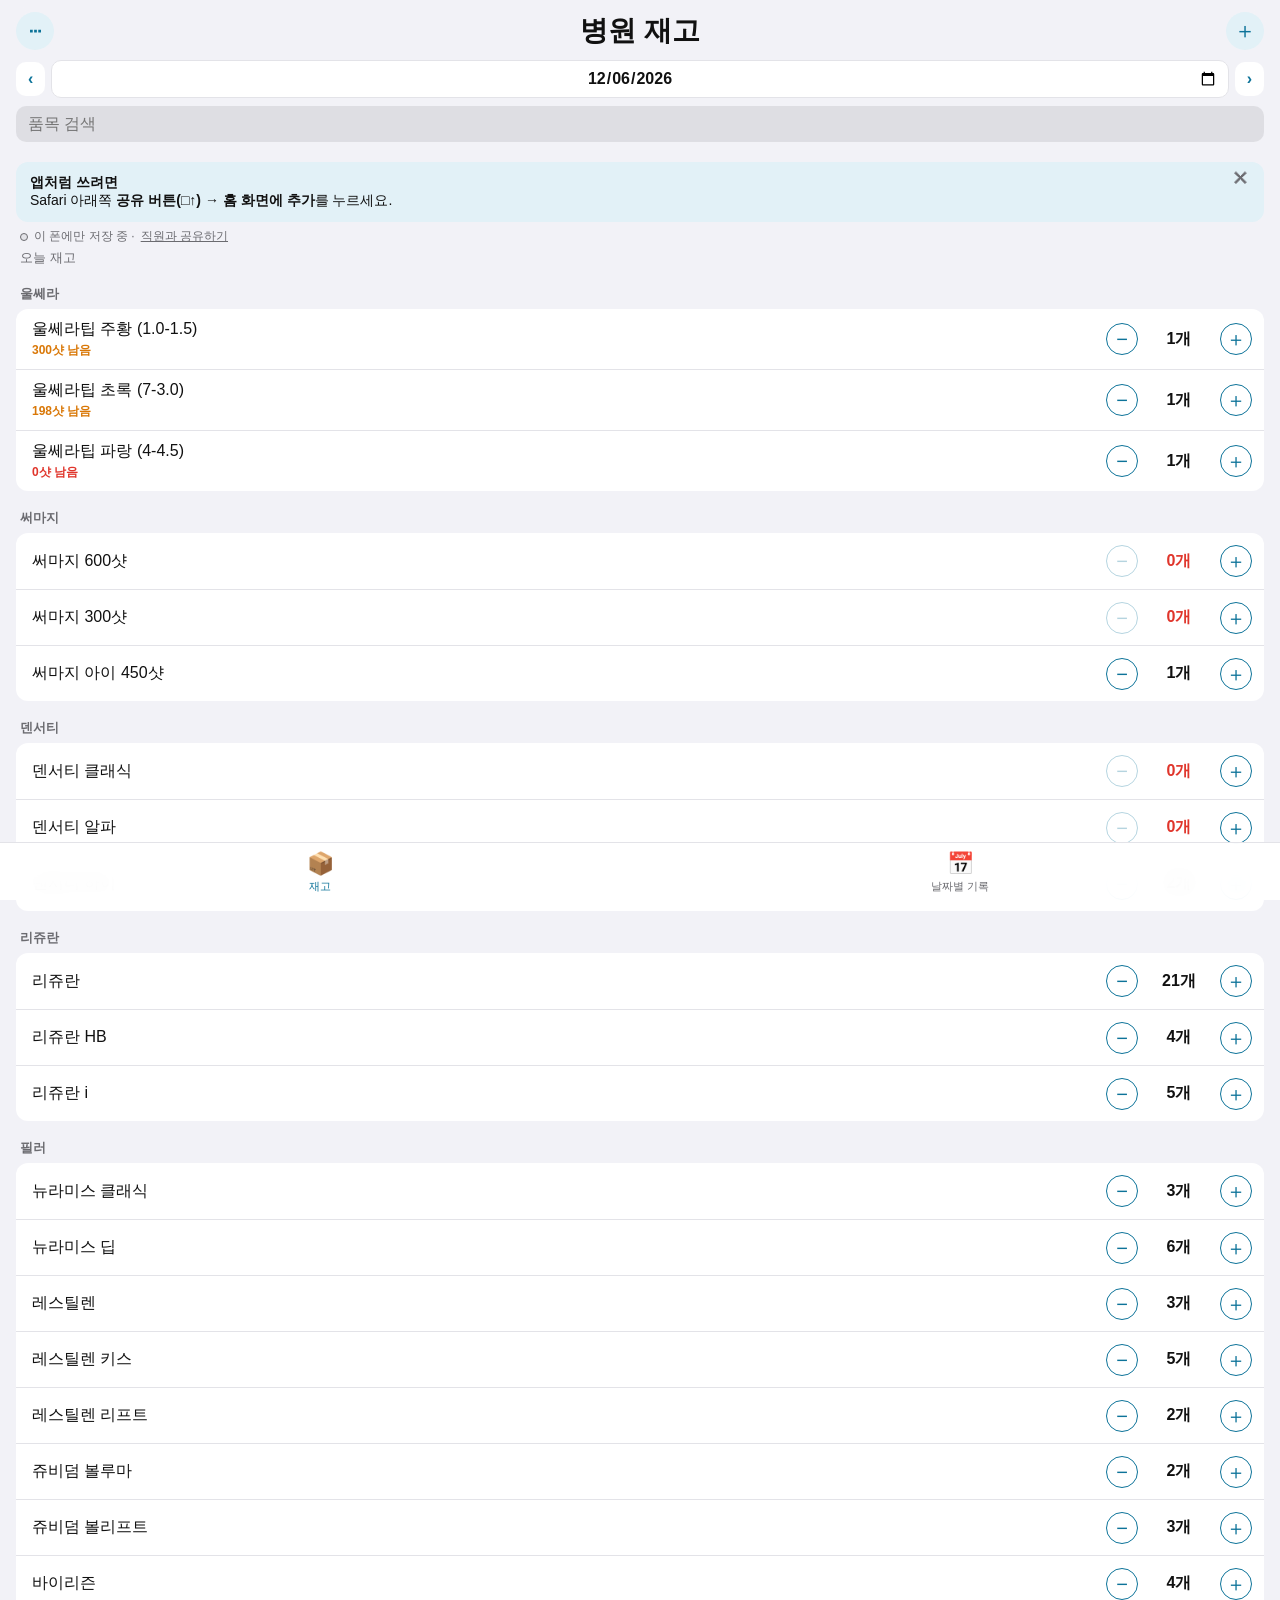
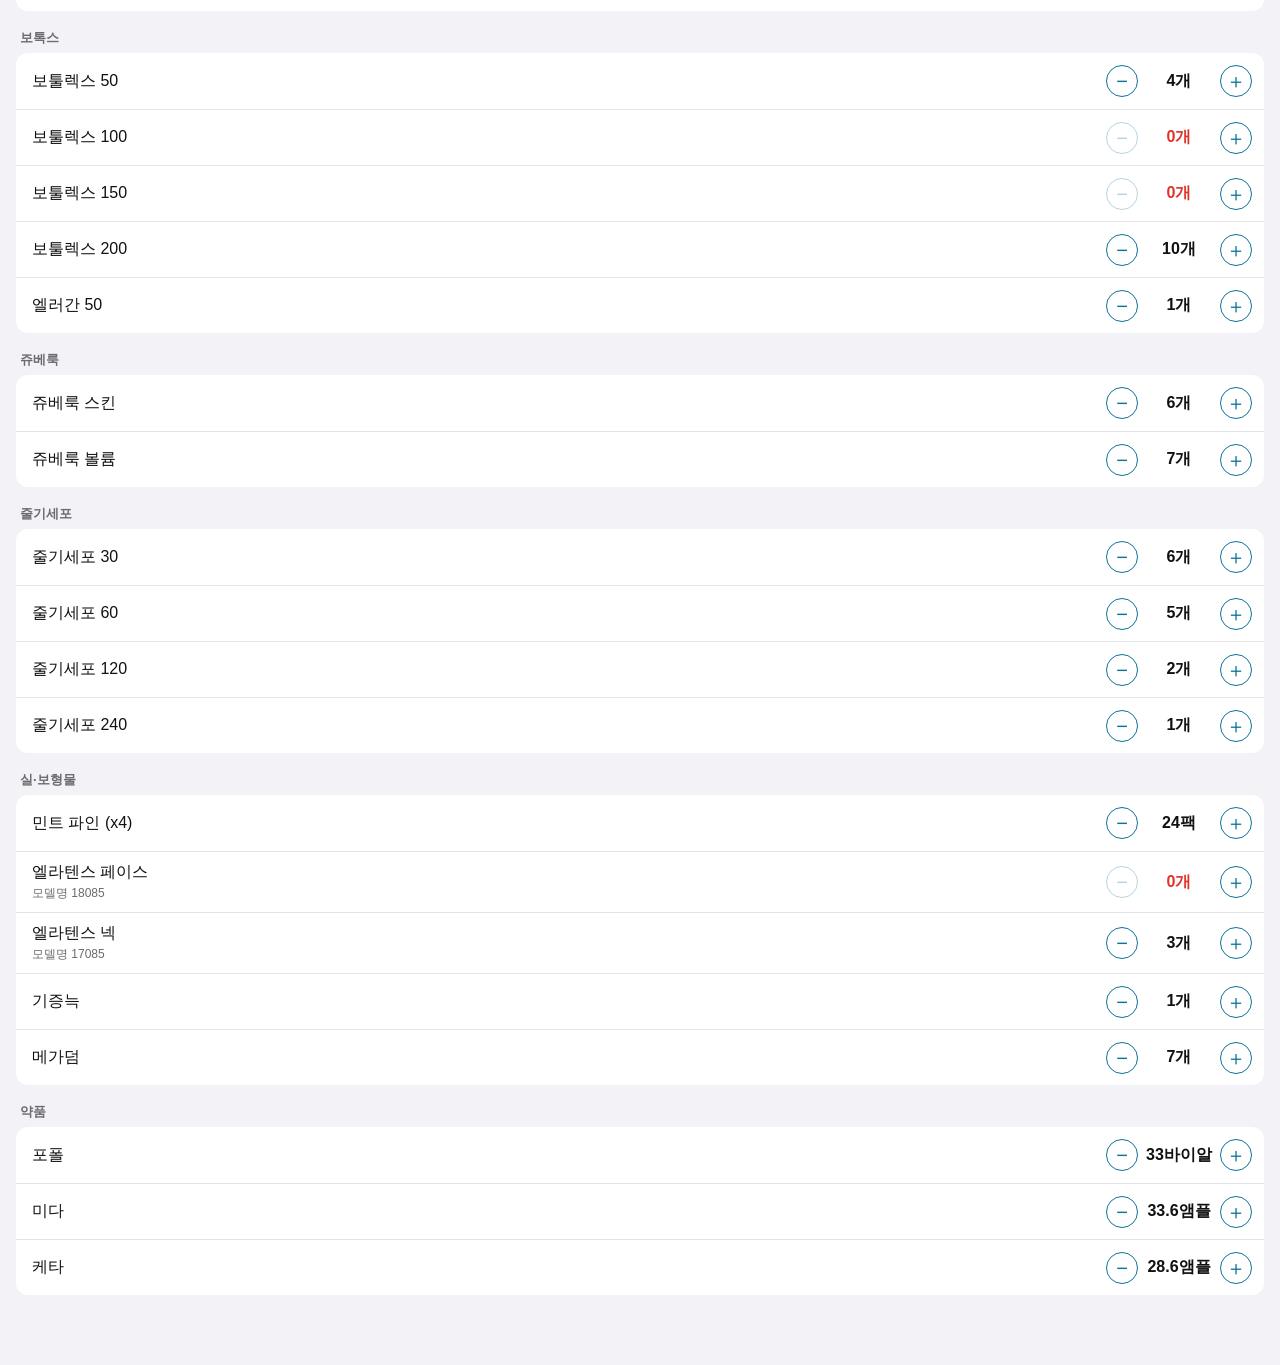
==== commit 904e12e5: "Share inventory between staff via a Google Sheet Adds an Apps Script server (docs/server.gs) that st" ====
--- a/docs/index.html
+++ b/docs/index.html
@@ -10,7 +10,7 @@
 <meta name="apple-mobile-web-app-title" content="병원 재고">
 <meta name="theme-color" content="#0d7399">
 <link rel="apple-touch-icon" href="apple-touch-icon.png">
-<link rel="manifest" href="manifest.json">
+<!-- manifest 를 일부러 연결하지 않음: 초대 링크(#join=...)가 홈 화면 아이콘 주소에 그대로 남도록 -->
 <style>
 :root {
   --bg: #f2f2f7; --card: #ffffff; --text: #111; --sub: #6b6b70; --line: #e3e3e8;
@@ -136,6 +136,10 @@
 .toast.show { opacity: 1; }
 .install-tip { margin: 12px 16px 0; background: var(--accent-soft); color: var(--text); border-radius: 12px; padding: 12px 14px; font-size: 14px; }
 .install-tip button { float: right; border: none; background: none; color: var(--sub); font-size: 18px; margin: -6px -6px 0 0; }
+.sync { display: flex; align-items: center; gap: 6px; font-size: 12px; color: var(--sub); padding: 6px 20px 0; cursor: pointer; }
+.sdot { width: 8px; height: 8px; border-radius: 4px; background: var(--sub); flex: none; }
+.sdot.ok { background: var(--green); } .sdot.busy { background: var(--orange); } .sdot.err { background: var(--red); } .sdot.off { background: var(--line); border: 1px solid var(--sub); }
+.steps { padding: 12px 16px; font-size: 14px; line-height: 1.6; }
 </style>
 </head>
 <body>
@@ -156,6 +160,7 @@
     <input class="search" id="search" type="search" placeholder="품목 검색">
   </header>
   <div id="install-tip"></div>
+  <div class="sync" id="sync"></div>
   <div class="hint" id="date-hint"></div>
   <div id="list"></div>
 </div>
@@ -174,488 +179,6 @@
 <div class="toast" id="toast"></div>
 <input type="file" id="import-file" accept=".json,application/json" hidden>
 
-<script>
-"use strict";
-// ───────── 기본 품목 (처음 실행 시 등록) ─────────
-const SEED = [
-  ["울쎄라팁 주황 (1.0-1.5)", "울쎄라", "개", 1, 300],
-  ["울쎄라팁 초록 (7-3.0)", "울쎄라", "개", 1, 198],
-  ["울쎄라팁 파랑 (4-4.5)", "울쎄라", "개", 1, 0],
-  ["써마지 600샷", "써마지", "개", 0],
-  ["써마지 300샷", "써마지", "개", 0],
-  ["써마지 아이 450샷", "써마지", "개", 1],
-  ["덴서티 클래식", "덴서티", "개", 0],
-  ["덴서티 알파", "덴서티", "개", 0],
-  ["덴서티 하이", "덴서티", "개", 2],
-  ["리쥬란", "리쥬란", "개", 21],
-  ["리쥬란 HB", "리쥬란", "개", 4],
-  ["리쥬란 i", "리쥬란", "개", 5],
-  ["뉴라미스 클래식", "필러", "개", 3],
-  ["뉴라미스 딥", "필러", "개", 6],
-  ["레스틸렌", "필러", "개", 3],
-  ["레스틸렌 키스", "필러", "개", 5],
-  ["레스틸렌 리프트", "필러", "개", 2],
-  ["쥬비덤 볼루마", "필러", "개", 2],
-  ["쥬비덤 볼리프트", "필러", "개", 3],
-  ["바이리즌", "필러", "개", 4],
-  ["보툴렉스 50", "보톡스", "개", 4],
-  ["보툴렉스 100", "보톡스", "개", 0],
-  ["보툴렉스 150", "보톡스", "개", 0],
-  ["보툴렉스 200", "보톡스", "개", 10],
-  ["엘러간 50", "보톡스", "개", 1],
-  ["쥬베룩 스킨", "쥬베룩", "개", 6],
-  ["쥬베룩 볼륨", "쥬베룩", "개", 7],
-  ["줄기세포 30", "줄기세포", "개", 6],
-  ["줄기세포 60", "줄기세포", "개", 5],
-  ["줄기세포 120", "줄기세포", "개", 2],
-  ["줄기세포 240", "줄기세포", "개", 1],
-  ["민트 파인 (x4)", "실·보형물", "팩", 24],
-  ["엘라텐스 페이스", "실·보형물", "개", 0, null, "모델명 18085"],
-  ["엘라텐스 넥", "실·보형물", "개", 3, null, "모델명 17085"],
-  ["기증늑", "실·보형물", "개", 1],
-  ["메가덤", "실·보형물", "개", 7],
-  ["포폴", "약품", "바이알", 33],
-  ["미다", "약품", "앰플", 33.6],
-  ["케타", "약품", "앰플", 28.6],
-];
-const UNITS = ["개", "샷", "팩", "바이알", "앰플", "박스", "병", "cc", "ml"];
-const KEY = "hospital-inventory-v1";
-
-// ───────── 유틸 ─────────
-const $ = (s) => document.querySelector(s);
-const esc = (s) => String(s ?? "").replace(/[&<>"']/g, (c) => ({ "&": "&amp;", "<": "&lt;", ">": "&gt;", '"': "&quot;", "'": "&#39;" }[c]));
-const uid = () => Date.now().toString(36) + Math.random().toString(36).slice(2, 8);
-const pad = (n) => String(n).padStart(2, "0");
-const toDay = (d) => `${d.getFullYear()}-${pad(d.getMonth() + 1)}-${pad(d.getDate())}`;
-const today = () => toDay(new Date());
-const fmtQty = (n) => (Math.round(n * 100) / 100).toString();
-const num = (s) => { const v = parseFloat(String(s).replace(",", ".")); return isNaN(v) ? null : v; };
-function korDay(day) {
-  const [y, m, d] = day.split("-").map(Number);
-  const w = "일월화수목금토"[new Date(y, m - 1, d).getDay()];
-  return `${y}년 ${m}월 ${d}일 (${w})`;
-}
-function shiftDay(day, n) {
-  const [y, m, d] = day.split("-").map(Number);
-  return toDay(new Date(y, m - 1, d + n));
-}
-function toast(msg) {
-  const t = $("#toast"); t.textContent = msg; t.classList.add("show");
-  clearTimeout(toast.timer); toast.timer = setTimeout(() => t.classList.remove("show"), 1800);
-}
-
-// ───────── 데이터 ─────────
-let db = load();
-function load() {
-  try {
-    const raw = localStorage.getItem(KEY);
-    if (raw) { const d = JSON.parse(raw); if (d && Array.isArray(d.items)) return d; }
-  } catch (e) {}
-  const t = today(), items = [], entries = [];
-  SEED.forEach(([name, category, unit, qty, shots, note], i) => {
-    const id = uid() + i;
-    const tracksShots = shots !== undefined && shots !== null;
-    items.push({ id, name, category, unit, tracksShots, note: note || "", sortOrder: i });
-    entries.push({ id: uid() + "e" + i, itemId: id, date: t, qty, shots: tracksShots ? shots : null, memo: "초기 재고", seed: true, updatedAt: Date.now() });
-  });
-  const d = { items, entries };
-  save(d);
-  return d;
-}
-function save(d = db) {
-  try { localStorage.setItem(KEY, JSON.stringify(d)); }
-  catch (e) { toast("저장에 실패했어요. 백업을 내려받아 두세요."); }
-}
-const sorted = () => [...db.items].sort((a, b) => a.sortOrder - b.sortOrder);
-function categories() {
-  const seen = new Set(), out = [];
-  for (const it of sorted()) if (!seen.has(it.category)) { seen.add(it.category); out.push(it.category); }
-  return out;
-}
-const itemById = (id) => db.items.find((i) => i.id === id);
-// 해당 날짜 기준 재고 = 그 날짜 이전(포함) 가장 최근 기록
-function stockOn(itemId, day) {
-  let best = null;
-  for (const e of db.entries) if (e.itemId === itemId && e.date <= day && (!best || e.date > best.date)) best = e;
-  return best;
-}
-const entryOn = (itemId, day) => db.entries.find((e) => e.itemId === itemId && e.date === day) || null;
-function prevStock(itemId, day) {
-  let best = null;
-  for (const e of db.entries) if (e.itemId === itemId && e.date < day && (!best || e.date > best.date)) best = e;
-  return best;
-}
-function setStock(itemId, day, qty, shots, memo) {
-  const e = entryOn(itemId, day);
-  if (e) Object.assign(e, { qty, shots, memo, seed: false, updatedAt: Date.now() });
-  else db.entries.push({ id: uid(), itemId, date: day, qty, shots, memo, updatedAt: Date.now() });
-  save();
-}
-function nextSortOrder(category) {
-  const inCat = db.items.filter((i) => i.category === category).map((i) => i.sortOrder);
-  const order = inCat.length ? Math.max(...inCat) + 1 : Math.max(-1, ...db.items.map((i) => i.sortOrder)) + 1;
-  db.items.forEach((i) => { if (i.sortOrder >= order) i.sortOrder++; });
-  return order;
-}
-
-// ───────── 상태 ─────────
-let day = today();
-let search = "";
-let tab = "stock";
-
-// ───────── 재고 목록 ─────────
-function renderList() {
-  $("#date").value = day;
-  const isToday = day === today();
-  $("#today").style.display = isToday ? "none" : "";
-  $("#date-hint").textContent = isToday ? "오늘 재고" : `${korDay(day)} 기준 재고`;
-  const q = search.trim().toLowerCase();
-  let html = "";
-  for (const cat of categories()) {
-    const rows = sorted().filter((i) => i.category === cat &&
-      (!q || (i.name + " " + i.category + " " + i.note).toLowerCase().includes(q)));
-    if (!rows.length) continue;
-    html += `<div class="group-title">${esc(cat)}</div><div class="card">`;
-    for (const it of rows) {
-      const s = stockOn(it.id, day);
-      const qty = s ? s.qty : 0;
-      const todays = entryOn(it.id, day);
-      const edited = !!todays && !todays.seed;
-      const shots = s && s.shots != null ? s.shots : 0;
-      html += `<div class="row" data-id="${it.id}">
-        <div class="info" data-open="${it.id}">
-          <div class="name">${esc(it.name)}${edited ? '<span class="dot" title="이 날짜에 수정됨"></span>' : ""}</div>
-          ${it.note ? `<div class="meta">${esc(it.note)}</div>` : ""}
-          ${it.tracksShots ? `<div class="shots ${shots === 0 ? "zero" : ""}">${shots}샷 남음</div>` : ""}
-        </div>
-        <button class="round" data-adj="-1" data-id="${it.id}" ${qty <= 0 ? "disabled" : ""} aria-label="빼기">−</button>
-        <div class="qty ${qty <= 0 ? "zero" : ""}" data-open="${it.id}">${fmtQty(qty)}${esc(it.unit)}</div>
-        <button class="round" data-adj="1" data-id="${it.id}" aria-label="더하기">＋</button>
-      </div>`;
-    }
-    html += `</div>`;
-  }
-  $("#list").innerHTML = html || `<div class="empty">${q ? "검색 결과가 없어요" : "품목이 없어요. ＋ 버튼으로 추가하세요"}</div>`;
-}
-$("#list").addEventListener("click", (ev) => {
-  const adj = ev.target.closest("[data-adj]");
-  if (adj) {
-    const id = adj.dataset.id, s = stockOn(id, day), e = entryOn(id, day);
-    const q = Math.max(0, (s ? s.qty : 0) + Number(adj.dataset.adj));
-    setStock(id, day, q, s ? s.shots : null, e ? e.memo : "");
-    renderList();
-    return;
-  }
-  const open = ev.target.closest("[data-open]");
-  if (open) openDetail(open.dataset.open);
-});
-$("#date").addEventListener("change", (e) => { if (e.target.value) { day = e.target.value; renderList(); } });
-$("#prev-day").onclick = () => { day = shiftDay(day, -1); renderList(); };
-$("#next-day").onclick = () => { day = shiftDay(day, 1); renderList(); };
-$("#today").onclick = () => { day = today(); renderList(); };
-$("#search").addEventListener("input", (e) => { search = e.target.value; renderList(); });
-$("#btn-add").onclick = () => openForm(null);
-$("#btn-menu").onclick = openMenu;
-
-// ───────── 시트 공통 ─────────
-let onSheetClose = null;
-function openSheet(html, onClose) {
-  $("#sheet-inner").innerHTML = html;
-  $("#sheet").classList.add("open");
-  document.body.style.overflow = "hidden";
-  onSheetClose = onClose || null;
-}
-function closeSheet() {
-  $("#sheet").classList.remove("open");
-  document.body.style.overflow = "";
-  const cb = onSheetClose; onSheetClose = null;
-  if (cb) cb();
-  render();
-}
-$("#sheet").addEventListener("click", (e) => { if (e.target.id === "sheet") closeSheet(); });
-
-// ───────── 품목 상세 (날짜별 수량 수정) ─────────
-function openDetail(id, startDay) {
-  const it = itemById(id); if (!it) return;
-  let dday = startDay || day;
-  const draw = () => {
-    const s = stockOn(id, dday), e = entryOn(id, dday);
-    const hist = db.entries.filter((x) => x.itemId === id).sort((a, b) => (a.date < b.date ? 1 : -1));
-    openSheet(`
-      <div class="sheet-head">
-        <button class="link" data-act="close">닫기</button>
-        <h2>${esc(it.name)}</h2>
-        <span style="min-width:50px"></span>
-      </div>
-      <div class="sheet-body">
-        <div class="group-title">날짜</div>
-        <div class="card"><div class="field"><label>날짜</label><input type="date" id="d-date" value="${dday}"></div></div>
-        ${!e && s ? `<div class="note">이 날짜엔 기록이 없어 ${korDay(s.date)} 기록을 보여주고 있어요.</div>` : ""}
-        <div class="group-title">재고 수량</div>
-        <div class="card">
-          <div class="field"><input class="big" id="d-qty" inputmode="decimal" value="${fmtQty(s ? s.qty : 0)}"><span class="unit">${esc(it.unit)}</span></div>
-          <div class="quick">
-            <button data-q="-1">−1</button><button data-q="1">+1</button><button data-q="5">+5</button><button data-q="10">+10</button>
-          </div>
-          ${it.tracksShots ? `<div class="field"><label>남은 샷</label><input id="d-shots" inputmode="numeric" value="${s && s.shots != null ? s.shots : 0}"><span class="unit">샷</span></div>` : ""}
-          <div class="field"><input class="left" id="d-memo" placeholder="메모 (예: 입고, 시술 사용)" value="${esc(e ? e.memo : "")}"></div>
-        </div>
-        <button class="primary" id="d-save">${korDay(dday)} 재고로 저장</button>
-        <div class="group-title">변경 기록 (누르면 그 날짜로 이동)</div>
-        <div class="card">
-          ${hist.length ? hist.map((h) => histRow(h, it, true)).join("") : `<div class="hrow"><div class="l m">기록 없음</div></div>`}
-        </div>
-        <div class="group-title">품목</div>
-        <div class="card">
-          <button class="plain" data-act="edit">품목 정보 수정</button>
-          <button class="danger" data-act="delete" style="border-top:1px solid var(--line)">품목 삭제</button>
-        </div>
-      </div>`);
-    const sheet = $("#sheet-inner");
-    sheet.querySelector("#d-date").onchange = (ev) => { if (ev.target.value) { dday = ev.target.value; day = dday; draw(); } };
-    sheet.querySelectorAll("[data-q]").forEach((b) => b.onclick = () => {
-      const inp = $("#d-qty"); inp.value = fmtQty(Math.max(0, (num(inp.value) || 0) + Number(b.dataset.q)));
-    });
-    sheet.querySelector("#d-save").onclick = () => {
-      const q = num($("#d-qty").value);
-      if (q === null) { toast("수량을 숫자로 입력해 주세요"); return; }
-      const shots = it.tracksShots ? (parseInt($("#d-shots").value, 10) || 0) : null;
-      setStock(id, dday, Math.max(0, q), shots, $("#d-memo").value.trim());
-      toast("저장했어요");
-      draw();
-      const btn = $("#d-save"); btn.textContent = "저장됨 ✓"; btn.classList.add("done");
-    };
-    sheet.querySelectorAll("[data-goto]").forEach((r) => r.onclick = (ev) => {
-      if (ev.target.closest("[data-del]")) return;
-      dday = r.dataset.goto; day = dday; draw();
-    });
-    sheet.querySelectorAll("[data-del]").forEach((b) => b.onclick = () => {
-      const h = db.entries.find((x) => x.id === b.dataset.del);
-      if (h && confirm(`${korDay(h.date)} 기록을 삭제할까요?`)) {
-        db.entries = db.entries.filter((x) => x.id !== h.id); save(); draw();
-      }
-    });
-    sheet.querySelector('[data-act="close"]').onclick = closeSheet;
-    sheet.querySelector('[data-act="edit"]').onclick = () => openForm(it, () => openDetail(id, dday));
-    sheet.querySelector('[data-act="delete"]').onclick = () => {
-      if (confirm(`'${it.name}' 품목과 모든 기록을 삭제할까요?`)) {
-        db.items = db.items.filter((x) => x.id !== id);
-        db.entries = db.entries.filter((x) => x.itemId !== id);
-        save(); closeSheet(); toast("삭제했어요");
-      }
-    };
-  };
-  draw();
-}
-
-function histRow(h, it, clickable) {
-  const p = prevStock(h.itemId, h.date);
-  return `<div class="hrow" ${clickable ? `data-goto="${h.date}"` : ""}>
-    <div class="l">
-      <div class="d">${clickable ? korDay(h.date) : esc(it.name)}</div>
-      ${h.memo ? `<div class="m">${esc(h.memo)}</div>` : ""}
-    </div>
-    <div class="r">
-      <div>${p ? `<span class="prev">${fmtQty(p.qty)} → </span>` : ""}<b>${fmtQty(h.qty)}${esc(it.unit)}</b></div>
-      ${it.tracksShots ? `<div class="s">${p && p.shots != null && p.shots !== h.shots ? p.shots + " → " : ""}${h.shots ?? 0}샷</div>` : ""}
-    </div>
-    <button class="del" data-del="${h.id}" aria-label="기록 삭제">✕</button>
-  </div>`;
-}
-
-// ───────── 품목 추가 / 수정 ─────────
-function openForm(item, after) {
-  const isEdit = !!item;
-  const cats = categories();
-  const curCat = isEdit ? item.category : (cats[0] || "");
-  const curUnit = isEdit ? item.unit : "개";
-  const customUnit = !UNITS.includes(curUnit);
-  openSheet(`
-    <div class="sheet-head">
-      <button class="link" data-act="cancel">취소</button>
-      <h2>${isEdit ? "품목 수정" : "새 품목 추가"}</h2>
-      <button class="link bold" data-act="ok">${isEdit ? "저장" : "추가"}</button>
-    </div>
-    <div class="sheet-body">
-      <div class="group-title">품목</div>
-      <div class="card">
-        <div class="field"><input class="left" id="f-name" placeholder="품목 이름 (예: 리쥬란 HB)" value="${esc(isEdit ? item.name : "")}"></div>
-        <div class="field"><input class="left" id="f-note" placeholder="메모 / 모델명 (선택)" value="${esc(isEdit ? item.note : "")}"></div>
-      </div>
-      <div class="group-title">분류</div>
-      <div class="card">
-        <div class="field"><label>카테고리</label>
-          <select id="f-cat">${cats.map((c) => `<option ${c === curCat ? "selected" : ""}>${esc(c)}</option>`).join("")}<option value="__new__" ${cats.length ? "" : "selected"}>새 카테고리…</option></select>
-        </div>
-        <div class="field" id="f-newcat-row" ${cats.length ? "hidden" : ""}><input class="left" id="f-newcat" placeholder="새 카테고리 이름"></div>
-        <div class="field"><label>단위</label>
-          <select id="f-unit">${UNITS.map((u) => `<option ${u === curUnit ? "selected" : ""}>${u}</option>`).join("")}<option value="__custom__" ${customUnit ? "selected" : ""}>직접 입력…</option></select>
-        </div>
-        <div class="field" id="f-cunit-row" ${customUnit ? "" : "hidden"}><input class="left" id="f-cunit" placeholder="단위" value="${esc(customUnit ? curUnit : "")}"></div>
-        <div class="field"><label for="f-shots-on" style="flex:1">남은 샷 수 관리 (울쎄라 팁 등)</label><input type="checkbox" class="toggle" id="f-shots-on" ${isEdit && item.tracksShots ? "checked" : ""}></div>
-      </div>
-      ${isEdit ? "" : `
-      <div class="group-title">현재 재고</div>
-      <div class="card">
-        <div class="field"><label>등록 날짜</label><input type="date" id="f-date" value="${day}"></div>
-        <div class="field"><label>수량</label><input id="f-qty" inputmode="decimal" value="0"></div>
-        <div class="field" id="f-shots-row" hidden><label>남은 샷</label><input id="f-shots" inputmode="numeric" value="0"></div>
-      </div>`}
-    </div>`);
-  const s = $("#sheet-inner");
-  const syncRows = () => {
-    s.querySelector("#f-newcat-row").hidden = $("#f-cat").value !== "__new__";
-    s.querySelector("#f-cunit-row").hidden = $("#f-unit").value !== "__custom__";
-    const sr = s.querySelector("#f-shots-row"); if (sr) sr.hidden = !$("#f-shots-on").checked;
-  };
-  ["#f-cat", "#f-unit", "#f-shots-on"].forEach((q) => s.querySelector(q).addEventListener("change", syncRows));
-  syncRows();
-  s.querySelector('[data-act="cancel"]').onclick = () => { closeSheet(); if (after) after(); };
-  s.querySelector('[data-act="ok"]').onclick = () => {
-    const name = $("#f-name").value.trim();
-    const category = ($("#f-cat").value === "__new__" ? $("#f-newcat").value : $("#f-cat").value).trim();
-    const unit = ($("#f-unit").value === "__custom__" ? $("#f-cunit").value : $("#f-unit").value).trim();
-    const tracksShots = $("#f-shots-on").checked;
-    const note = $("#f-note").value.trim();
-    if (!name) return toast("품목 이름을 입력해 주세요");
-    if (!category) return toast("카테고리를 입력해 주세요");
-    if (!unit) return toast("단위를 입력해 주세요");
-    if (isEdit) {
-      if (item.category !== category) item.sortOrder = nextSortOrder(category);
-      Object.assign(item, { name, category, unit, tracksShots, note });
-      save(); closeSheet(); toast("수정했어요");
-      if (after) after();
-    } else {
-      const qty = num($("#f-qty").value);
-      if (qty === null) return toast("수량을 숫자로 입력해 주세요");
-      const d = $("#f-date").value || day;
-      const id = uid();
-      db.items.push({ id, name, category, unit, tracksShots, note, sortOrder: nextSortOrder(category) });
-      db.entries.push({ id: uid(), itemId: id, date: d, qty: Math.max(0, qty),
-        shots: tracksShots ? (parseInt($("#f-shots").value, 10) || 0) : null, memo: "신규 등록", updatedAt: Date.now() });
-      save(); closeSheet(); toast(`'${name}' 추가했어요`);
-    }
-  };
-}
-
-// ───────── 날짜별 기록 ─────────
-function renderHistory() {
-  const days = [...new Set(db.entries.map((e) => e.date))].sort().reverse();
-  if (!days.length) { $("#history").innerHTML = `<div class="empty">아직 기록이 없어요</div>`; return; }
-  $("#history").innerHTML = `<div style="height:8px"></div><div class="card">` + days.map((d) => {
-    const n = db.entries.filter((e) => e.date === d).length;
-    return `<div class="hrow" data-day="${d}"><div class="l"><div class="d">${korDay(d)}</div></div><div class="r m">${n}건 ›</div></div>`;
-  }).join("") + `</div>`;
-}
-$("#history").addEventListener("click", (e) => {
-  const r = e.target.closest("[data-day]"); if (r) openDay(r.dataset.day);
-});
-function openDay(d) {
-  const draw = () => {
-    const list = db.entries.filter((e) => e.date === d && itemById(e.itemId))
-      .sort((a, b) => itemById(a.itemId).sortOrder - itemById(b.itemId).sortOrder);
-    openSheet(`
-      <div class="sheet-head">
-        <button class="link" data-act="close">닫기</button>
-        <h2>${korDay(d)}</h2>
-        <button class="link" data-act="go">재고 보기</button>
-      </div>
-      <div class="sheet-body">
-        <div class="group-title">이 날 바뀐 품목 ${list.length}개</div>
-        <div class="card">${list.length ? list.map((h) => histRow(h, itemById(h.itemId), false)).join("") : `<div class="hrow"><div class="l m">기록 없음</div></div>`}</div>
-      </div>`);
-    const s = $("#sheet-inner");
-    s.querySelector('[data-act="close"]').onclick = closeSheet;
-    s.querySelector('[data-act="go"]').onclick = () => { day = d; switchTab("stock"); closeSheet(); };
-    s.querySelectorAll("[data-del]").forEach((b) => b.onclick = () => {
-      if (confirm("이 기록을 삭제할까요?")) { db.entries = db.entries.filter((x) => x.id !== b.dataset.del); save(); draw(); }
-    });
-  };
-  draw();
-}
-
-// ───────── 메뉴: 내보내기 / 백업 ─────────
-function openMenu() {
-  openSheet(`
-    <div class="sheet-head"><span style="min-width:50px"></span><h2>메뉴</h2><button class="link" data-act="close">닫기</button></div>
-    <div class="sheet-body">
-      <div class="group-title">내보내기</div>
-      <div class="card"><button class="plain" data-act="csv">${korDay(day)} 재고표 (엑셀용 CSV)</button></div>
-      <div class="group-title">백업 (휴대폰 바꿀 때나 만일을 대비해)</div>
-      <div class="card">
-        <button class="plain" data-act="backup">백업 파일 저장</button>
-        <button class="plain" data-act="restore">백업 파일 불러오기</button>
-      </div>
-      <div class="note">데이터는 이 아이폰 안에만 저장됩니다. 가끔 백업 파일을 저장해 두세요.</div>
-    </div>`);
-  const s = $("#sheet-inner");
-  s.querySelector('[data-act="close"]').onclick = closeSheet;
-  s.querySelector('[data-act="csv"]').onclick = exportCSV;
-  s.querySelector('[data-act="backup"]').onclick = () =>
-    shareFile(`병원재고_백업_${today()}.json`, JSON.stringify(db), "application/json");
-  s.querySelector('[data-act="restore"]').onclick = () => $("#import-file").click();
-}
-function exportCSV() {
-  const cell = (v) => /[",\n]/.test(v) ? `"${String(v).replace(/"/g, '""')}"` : String(v);
-  const lines = ["카테고리,품목,수량,단위,남은샷,메모"];
-  for (const it of sorted()) {
-    const s = stockOn(it.id, day);
-    lines.push([it.category, it.name, fmtQty(s ? s.qty : 0), it.unit, it.tracksShots ? (s && s.shots != null ? s.shots : 0) : "", it.note].map(cell).join(","));
-  }
-  shareFile(`병원재고_${day}.csv`, "﻿" + lines.join("\n"), "text/csv");
-}
-async function shareFile(name, text, type) {
-  const file = new File([text], name, { type });
-  try {
-    if (navigator.canShare && navigator.canShare({ files: [file] })) {
-      await navigator.share({ files: [file], title: name });
-      return;
-    }
-  } catch (e) { if (e && e.name === "AbortError") return; }
-  const a = document.createElement("a");
-  a.href = URL.createObjectURL(file); a.download = name;
-  document.body.appendChild(a); a.click(); a.remove();
-  setTimeout(() => URL.revokeObjectURL(a.href), 5000);
-}
-$("#import-file").addEventListener("change", async (e) => {
-  const f = e.target.files[0]; e.target.value = "";
-  if (!f) return;
-  try {
-    const d = JSON.parse(await f.text());
-    if (!d || !Array.isArray(d.items) || !Array.isArray(d.entries)) throw new Error();
-    if (!confirm(`백업(품목 ${d.items.length}개)으로 지금 데이터를 바꿀까요?`)) return;
-    db = d; save(); closeSheet(); toast("백업을 불러왔어요");
-  } catch (err) { toast("백업 파일을 읽을 수 없어요"); }
-});
-
-// ───────── 탭 / 설치 안내 ─────────
-function switchTab(t) {
-  tab = t;
-  $("#page-stock").hidden = t !== "stock";
-  $("#page-history").hidden = t !== "history";
-  $("#tab-stock").classList.toggle("on", t === "stock");
-  $("#tab-history").classList.toggle("on", t === "history");
-  render(); window.scrollTo(0, 0);
-}
-$("#tab-stock").onclick = () => switchTab("stock");
-$("#tab-history").onclick = () => switchTab("history");
-function render() { tab === "stock" ? renderList() : renderHistory(); }
-
-(function installTip() {
-  const standalone = window.navigator.standalone || matchMedia("(display-mode: standalone)").matches;
-  let hidden = false; try { hidden = localStorage.getItem("tip-hidden") === "1"; } catch (e) {}
-  if (standalone || hidden) return;
-  $("#install-tip").innerHTML = `<div class="install-tip"><button aria-label="닫기">✕</button>
-    <b>앱처럼 쓰려면</b><br>Safari 아래쪽 <b>공유 버튼(□↑)</b> → <b>홈 화면에 추가</b>를 누르세요.</div>`;
-  $("#install-tip button").onclick = () => { try { localStorage.setItem("tip-hidden", "1"); } catch (e) {} $("#install-tip").innerHTML = ""; };
-})();
-
-if ("serviceWorker" in navigator) navigator.serviceWorker.register("sw.js").catch(() => {});
-// 앱을 다시 열었을 때 날짜가 바뀌었으면 오늘로
-document.addEventListener("visibilitychange", () => {
-  if (!document.hidden && !$("#sheet").classList.contains("open")) render();
-});
-render();
-</script>
+<script src="app.js"></script>
 </body>
 </html>
